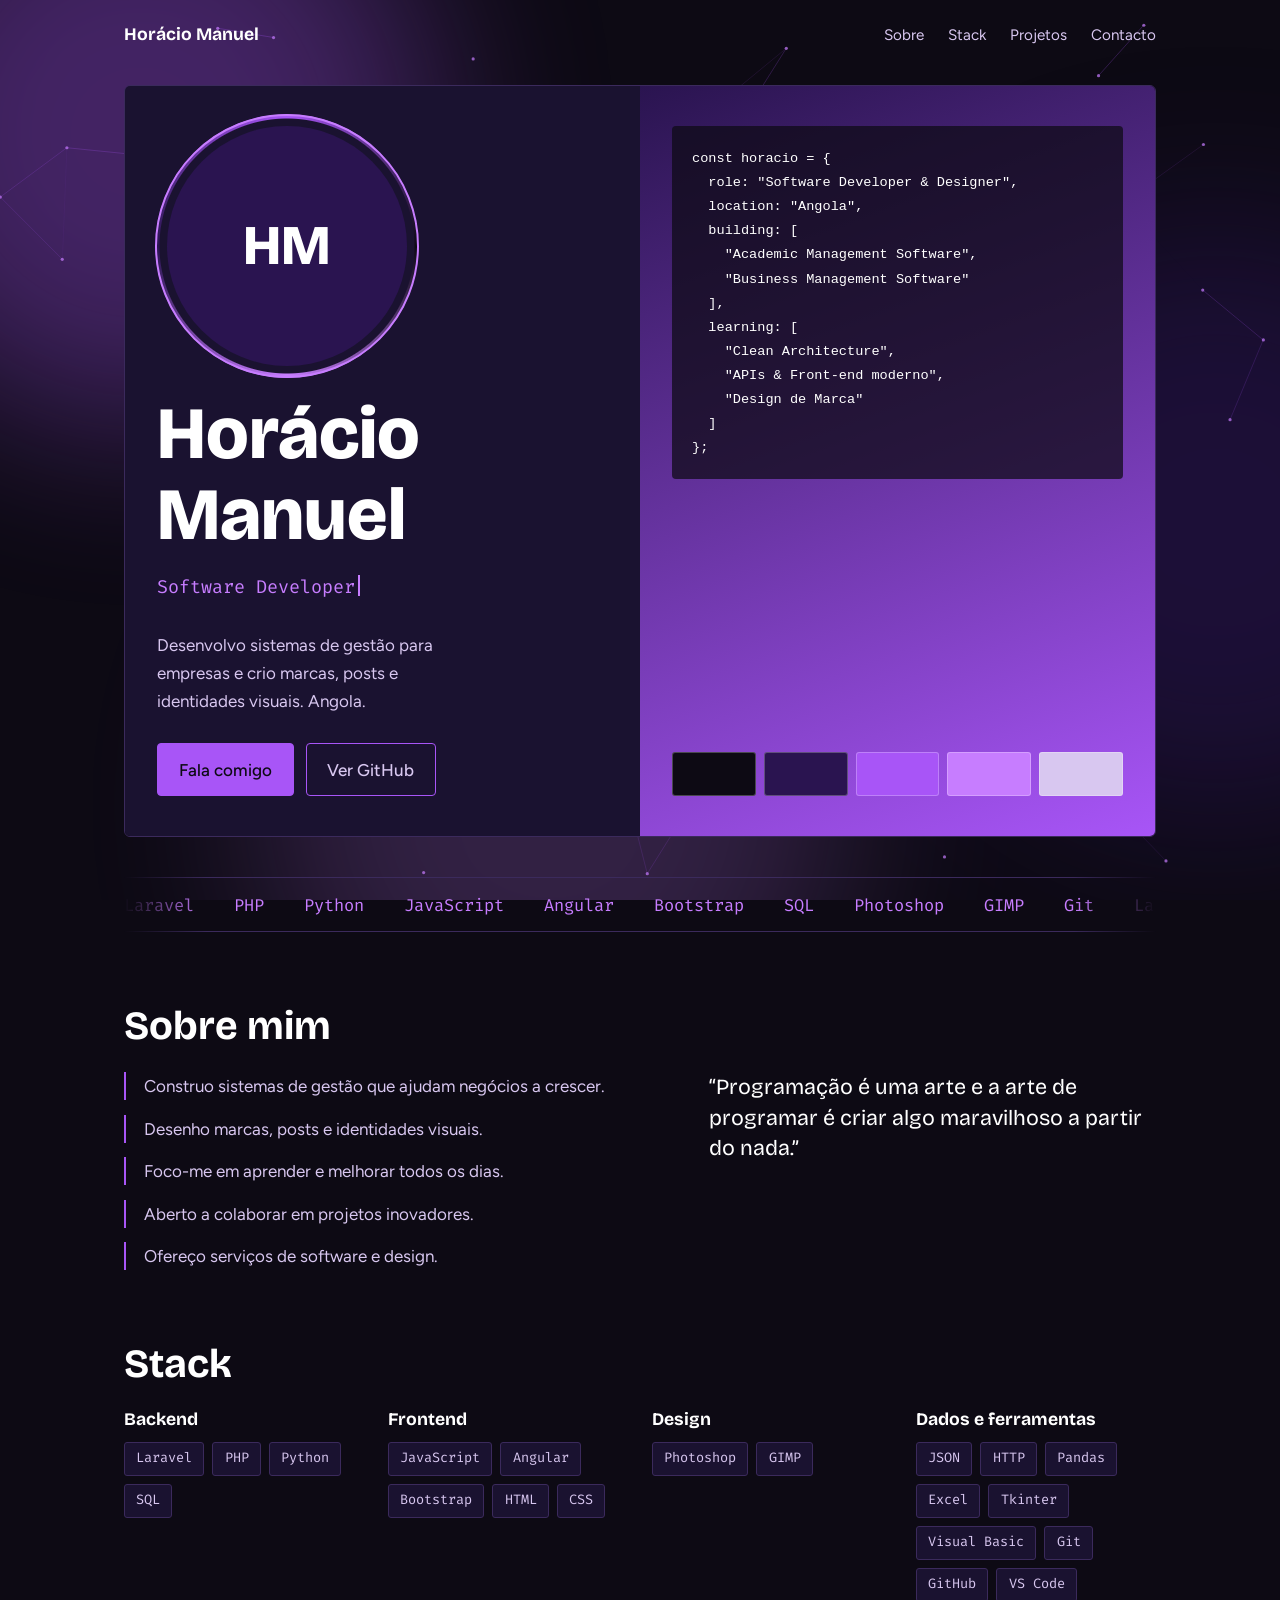
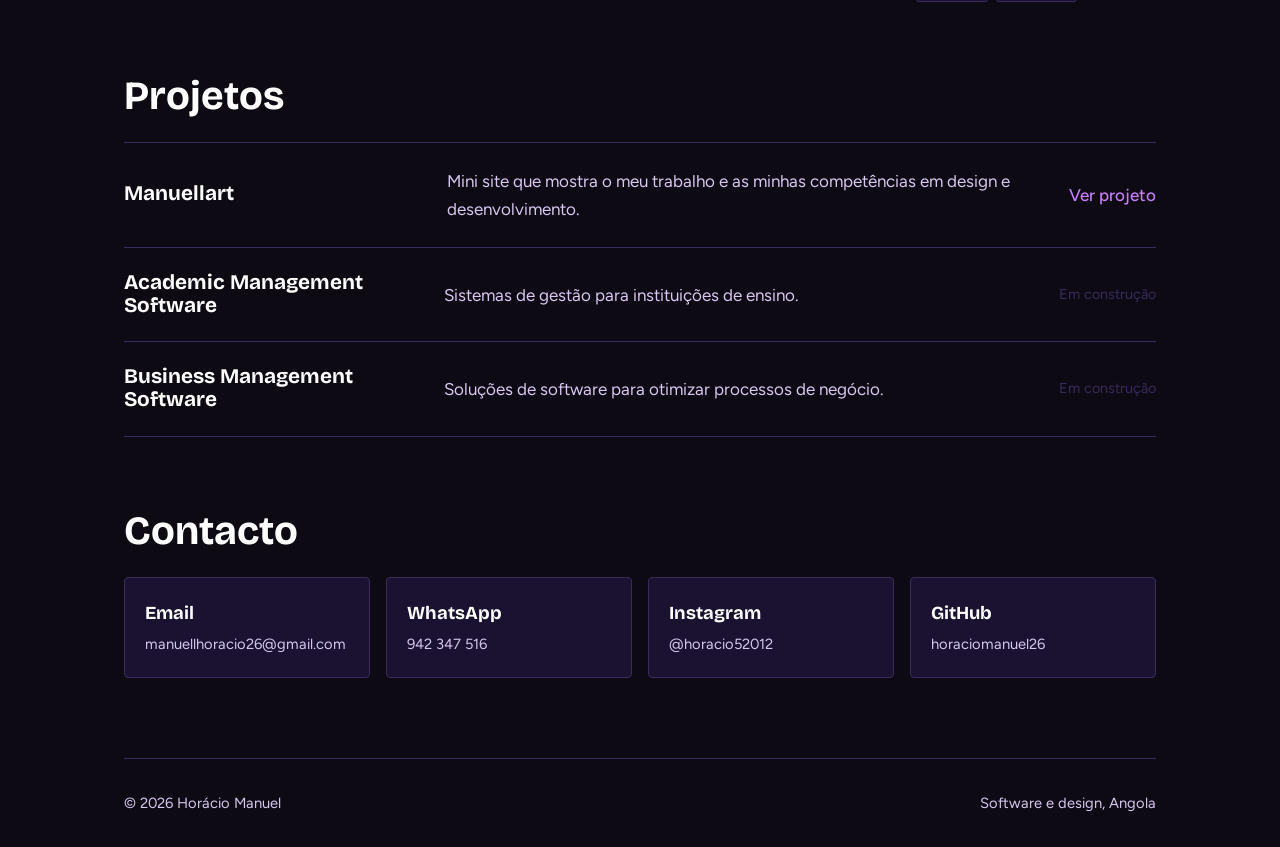
==== index.html @ c7d9a28f "criando a primeira pagina para o perfil" ====
<!DOCTYPE html>
<html lang="pt">

<head>
    <meta charset="UTF-8">
    <meta name="viewport" content="width=device-width, initial-scale=1">
    <title>Horácio Manuel – Software Developer e Designer</title>
    <meta name="description"
        content="Portfólio de Horácio Manuel: sistemas de gestão para empresas, Laravel e PHP, design gráfico e branding. Angola.">
    <link rel="preconnect" href="https://fonts.googleapis.com">
    <link rel="preconnect" href="https://fonts.gstatic.com" crossorigin>
    <link
        href="https://fonts.googleapis.com/css2?family=Bricolage+Grotesque:opsz,wght@12..96,500;12..96,800&family=Fira+Code:wght@400;500&family=Figtree:wght@400;500&display=swap"
        rel="stylesheet">
    <style>
        :root {
            --fundo: #0d0a14;
            --painel: #1a1230;
            --borda: #3b2a5c;
            --roxo: #a855f7;
            --lilas: #c77dff;
            --texto: #d8c7f0;
            --branco: #ffffff;
            color-scheme: dark;
        }

        * {
            box-sizing: border-box;
            margin: 0
        }

        html {
            scroll-behavior: smooth
        }

        body {
            background: var(--fundo);
            color: var(--texto);
            font-family: Figtree, system-ui, sans-serif;
            line-height: 1.65;
            font-size: 1.0625rem
        }

        a {
            color: inherit
        }

        :focus-visible {
            outline: 2px solid var(--lilas);
            outline-offset: 3px
        }

        .wrap {
            max-width: 1080px;
            margin: 0 auto;
            padding: 0 1.5rem
        }

        h1,
        h2,
        h3 {
            font-family: "Bricolage Grotesque", Figtree, sans-serif;
            color: var(--branco);
            line-height: 1.1
        }

        h2 {
            font-size: clamp(1.8rem, 4vw, 2.5rem);
            margin-bottom: 1.5rem
        }

        nav {
            display: flex;
            justify-content: space-between;
            align-items: center;
            padding: 1.25rem 0
        }

        nav strong {
            font-family: "Bricolage Grotesque", sans-serif;
            color: var(--branco);
            font-size: 1.1rem
        }

        nav ul {
            display: flex;
            gap: 1.5rem;
            list-style: none;
            padding: 0
        }

        nav a {
            text-decoration: none;
            font-size: .95rem
        }

        nav a:hover {
            color: var(--lilas)
        }

        /* Hero: duas metades, código e design */
        .hero {
            display: grid;
            grid-template-columns: 1fr 1fr;
            border: 1px solid var(--borda);
            border-radius: 6px;
            overflow: hidden;
            margin-top: 1rem
        }

        .hero-dev {
            background: var(--painel);
            padding: 2.5rem 2rem
        }

        .hero-dev h1 {
            font-size: clamp(2.6rem, 7vw, 4.6rem);
            font-weight: 800;
            margin-bottom: 1rem
        }

        .hero-dev p {
            max-width: 30ch;
            margin-bottom: 1.75rem
        }

        .botoes {
            display: flex;
            gap: .75rem;
            flex-wrap: wrap
        }

        .btn {
            display: inline-block;
            padding: .7rem 1.3rem;
            border-radius: 4px;
            text-decoration: none;
            font-weight: 500;
            border: 1px solid var(--roxo)
        }

        .btn.cheio {
            background: var(--roxo);
            color: var(--fundo)
        }

        .btn:hover {
            background: var(--lilas);
            border-color: var(--lilas);
            color: var(--fundo)
        }

        .hero-design {
            background: linear-gradient(160deg, #2a1450, #a855f7, #2a1450, #c77dff);
            padding: 2.5rem 2rem;
            display: flex;
            flex-direction: column;
            justify-content: space-between;
            gap: 2rem
        }

        pre {
            font-family: "Fira Code", monospace;
            font-size: .85rem;
            line-height: 1.7;
            color: var(--branco);
            background: rgba(13, 10, 20, .72);
            padding: 1.25rem;
            border-radius: 4px;
            overflow-x: auto
        }

        .amostras {
            display: flex;
            gap: .5rem
        }

        .amostras span {
            flex: 1;
            height: 44px;
            border-radius: 3px;
            border: 1px solid rgba(255, 255, 255, .25)
        }

        section {
            padding: 4.5rem 0 0
        }

        .sobre {
            display: grid;
            grid-template-columns: 1.2fr 1fr;
            gap: 3rem;
            align-items: start
        }

        .sobre ul {
            padding: 0;
            list-style: none;
            display: grid;
            gap: .9rem
        }

        .sobre li {
            padding-left: 1.1rem;
            border-left: 2px solid var(--roxo)
        }

        blockquote {
            font-family: "Bricolage Grotesque", sans-serif;
            font-size: 1.35rem;
            color: var(--branco);
            line-height: 1.4
        }

        .stack {
            display: grid;
            grid-template-columns: repeat(auto-fit, minmax(220px, 1fr));
            gap: 1.5rem
        }

        .stack h3 {
            font-size: 1.1rem;
            margin-bottom: .75rem
        }

        .chips {
            display: flex;
            flex-wrap: wrap;
            gap: .5rem;
            padding: 0;
            list-style: none
        }

        .chips li {
            font-family: "Fira Code", monospace;
            font-size: .85rem;
            padding: .3rem .7rem;
            border: 1px solid var(--borda);
            border-radius: 3px;
            background: var(--painel)
        }

        .projetos {
            display: grid;
            gap: 0;
            border-top: 1px solid var(--borda)
        }

        .projeto {
            display: grid;
            grid-template-columns: 1fr 2fr auto;
            gap: 1.5rem;
            align-items: center;
            padding: 1.5rem 0;
            border-bottom: 1px solid var(--borda)
        }

        .projeto h3 {
            font-size: 1.3rem
        }

        .projeto a {
            color: var(--lilas);
            text-decoration: none;
            font-weight: 500
        }

        .projeto a:hover {
            text-decoration: underline
        }

        .projeto .nota {
            color: var(--borda);
            font-size: .9rem
        }

        .contacto {
            display: grid;
            grid-template-columns: repeat(auto-fit, minmax(230px, 1fr));
            gap: 1rem
        }

        .contacto a {
            display: block;
            padding: 1.25rem;
            border: 1px solid var(--borda);
            border-radius: 4px;
            background: var(--painel);
            text-decoration: none
        }

        .contacto a:hover {
            border-color: var(--lilas)
        }

        .contacto b {
            display: block;
            color: var(--branco);
            font-family: "Bricolage Grotesque", sans-serif;
            font-size: 1.15rem
        }

        .contacto span {
            font-size: .92rem;
            overflow-wrap: anywhere
        }

        footer {
            margin-top: 5rem;
            padding: 2rem 0;
            border-top: 1px solid var(--borda);
            font-size: .92rem;
            display: flex;
            justify-content: space-between;
            flex-wrap: wrap;
            gap: .5rem
        }

        @media (max-width:760px) {
            nav ul {
                gap: 1rem
            }

            .hero,
            .sobre {
                grid-template-columns: 1fr
            }

            .projeto {
                grid-template-columns: 1fr;
                gap: .5rem
            }
        }

        /* Foto de perfil */
        .foto {
            position: relative;
            width: clamp(170px, 26vw, 240px);
            aspect-ratio: 1;
            border-radius: 50%;
            margin: 0 0 1.75rem 10px;
            display: grid;
            place-items: center;
            background: #2a1450;
            font-family: "Bricolage Grotesque", sans-serif;
            font-weight: 800;
            font-size: 3.5rem;
            color: #fff;
            animation: flutuar 5s ease-in-out infinite
        }

        .foto span {
            position: relative;
            z-index: 1
        }

        .foto img {
            position: absolute;
            inset: 0;
            width: 100%;
            height: 100%;
            object-fit: cover;
            border-radius: 50%;
            z-index: 2
        }

        .foto::before {
            content: "";
            position: absolute;
            inset: -12px;
            border-radius: 50%;
            background: conic-gradient(#a855f7, #0d0a14, #c77dff, #2a1450, #a855f7);
            -webkit-mask: radial-gradient(farthest-side, transparent calc(100% - 5px), #000 calc(100% - 4px));
            mask: radial-gradient(farthest-side, transparent calc(100% - 5px), #000 calc(100% - 4px));
            animation: gira 6s linear infinite
        }

        .foto::after {
            content: "";
            position: absolute;
            inset: -12px;
            border-radius: 50%;
            border: 2px solid var(--lilas);
            animation: pulso 3s ease-out infinite
        }

        /* Fundo animado */
        #fundo {
            position: fixed;
            inset: 0;
            width: 100%;
            height: 100%;
            z-index: -1;
            pointer-events: none
        }

        .aurora {
            position: fixed;
            inset: 0;
            z-index: -2;
            overflow: hidden;
            pointer-events: none
        }

        .aurora i {
            position: absolute;
            width: 46vmax;
            height: 46vmax;
            border-radius: 50%;
            filter: blur(90px);
            opacity: .35;
            animation: deriva 22s ease-in-out infinite alternate
        }

        .aurora i:nth-child(1) {
            background: #a855f7;
            top: -18%;
            left: -12%
        }

        .aurora i:nth-child(2) {
            background: #3a1a78;
            top: 25%;
            right: -18%;
            animation-duration: 26s
        }

        .aurora i:nth-child(3) {
            background: #c77dff;
            bottom: -22%;
            left: 20%;
            opacity: .2;
            animation-duration: 30s
        }

        @keyframes deriva {
            to {
                transform: translate(12vw, 10vh) scale(1.2)
            }
        }

        @keyframes gira {
            to {
                transform: rotate(360deg)
            }
        }

        @keyframes fluxo {

            0%,
            100% {
                background-position: 0 0
            }

            50% {
                background-position: 100% 100%
            }
        }

        @keyframes corre {
            to {
                transform: translateX(-50%)
            }
        }

        @keyframes pisca {
            50% {
                opacity: 0
            }
        }

        .hero-design {
            background-size: 300% 300%;
            animation: fluxo 10s ease infinite
        }

        .papel {
            font-family: "Fira Code", monospace;
            color: var(--lilas);
            font-size: 1.15rem;
            margin-bottom: 1rem;
            min-height: 1.7em
        }

        .cursor {
            display: inline-block;
            width: 2px;
            height: 1.1em;
            background: var(--lilas);
            margin-left: 3px;
            vertical-align: -.15em;
            animation: pisca 1s steps(1) infinite
        }

        .faixa {
            overflow: hidden;
            margin-top: 2.5rem;
            border-block: 1px solid var(--borda);
            padding: .8rem 0;
            -webkit-mask-image: linear-gradient(90deg, transparent, #000 8%, #000 92%, transparent);
            mask-image: linear-gradient(90deg, transparent, #000 8%, #000 92%, transparent)
        }

        .faixa div {
            display: flex;
            width: max-content;
            font-family: "Fira Code", monospace;
            color: var(--lilas);
            animation: corre 28s linear infinite
        }

        .faixa span {
            padding-right: 2.5rem;
            white-space: nowrap
        }

        /* Animações */
        @keyframes flutuar {
            50% {
                transform: translateY(-6px)
            }
        }

        @keyframes pulso {
            from {
                opacity: .8;
                transform: scale(.96)
            }

            to {
                opacity: 0;
                transform: scale(1.25)
            }
        }

        @keyframes entra {
            from {
                opacity: 0;
                transform: translateY(16px)
            }

            to {
                opacity: 1;
                transform: none
            }
        }

        .hero-dev>:not(.foto) {
            animation: entra .7s both
        }

        .hero-dev>:nth-child(2) {
            animation-delay: .1s
        }

        .hero-dev>:nth-child(3) {
            animation-delay: .25s
        }

        .hero-dev>:nth-child(4) {
            animation-delay: .4s
        }

        .hero-dev>:nth-child(5) {
            animation-delay: .55s
        }

        .amostras span {
            transition: flex .35s
        }

        .amostras span:hover {
            flex: 2.4
        }

        .chips li {
            transition: transform .2s, border-color .2s
        }

        .chips li:hover {
            transform: translateY(-3px);
            border-color: var(--lilas)
        }

        .contacto a {
            transition: transform .2s, border-color .2s
        }

        .contacto a:hover {
            transform: translateY(-4px)
        }

        .projeto {
            transition: padding-left .25s
        }

        .projeto:hover {
            padding-left: .75rem
        }

        .js .rev {
            opacity: 0;
            transform: translateY(20px);
            transition: opacity .6s, transform .6s
        }

        .js .rev.on {
            opacity: 1;
            transform: none
        }

        @media (prefers-reduced-motion:reduce) {
            html {
                scroll-behavior: auto
            }

            *,
            *::before,
            *::after {
                animation: none !important;
                transition: none !important
            }

            .js .rev {
                opacity: 1;
                transform: none
            }
        }
    </style>
</head>

<body>
    <div class="aurora" aria-hidden="true"><i></i><i></i><i></i></div>
    <canvas id="fundo" aria-hidden="true"></canvas>
    <div class="wrap">
        <nav>
            <strong>Horácio Manuel</strong>
            <ul>
                <li><a href="#sobre">Sobre</a></li>
                <li><a href="#stack">Stack</a></li>
                <li><a href="#projetos">Projetos</a></li>
                <li><a href="#contacto">Contacto</a></li>
            </ul>
        </nav>

        <header class="hero">
            <div class="hero-dev">
                <div class="foto"><span>HM</span><img src="assets/foto.jpg" alt="Foto de Horácio Manuel"
                        onerror="this.remove()"></div>
                <h1>Horácio Manuel</h1>
                <p class="papel"><span id="papel"></span><i class="cursor"></i></p>
                <p>Desenvolvo sistemas de gestão para empresas e crio marcas, posts e identidades visuais. Angola.</p>
                <div class="botoes">
                    <a class="btn cheio" href="#contacto">Fala comigo</a>
                    <a class="btn" href="https://github.com/horaciomanuel26">Ver GitHub</a>
                </div>
            </div>
            <div class="hero-design">
                <pre><code>const horacio = {
  role: "Software Developer & Designer",
  location: "Angola",
  building: [
    "Academic Management Software",
    "Business Management Software"
  ],
  learning: [
    "Clean Architecture",
    "APIs & Front-end moderno",
    "Design de Marca"
  ]
};</code></pre>
                <div class="amostras" aria-hidden="true">
                    <span style="background:#0d0a14"></span>
                    <span style="background:#2a1450"></span>
                    <span style="background:#a855f7"></span>
                    <span style="background:#c77dff"></span>
                    <span style="background:#d8c7f0"></span>
                </div>
            </div>
        </header>

        <div class="faixa" aria-hidden="true">
            <div>
                <span>Laravel</span><span>PHP</span><span>Python</span><span>JavaScript</span><span>Angular</span><span>Bootstrap</span><span>SQL</span><span>Photoshop</span><span>GIMP</span><span>Git</span>
                <span>Laravel</span><span>PHP</span><span>Python</span><span>JavaScript</span><span>Angular</span><span>Bootstrap</span><span>SQL</span><span>Photoshop</span><span>GIMP</span><span>Git</span>
            </div>
        </div>

        <section id="sobre">
            <h2>Sobre mim</h2>
            <div class="sobre">
                <ul>
                    <li>Construo sistemas de gestão que ajudam negócios a crescer.</li>
                    <li>Desenho marcas, posts e identidades visuais.</li>
                    <li>Foco-me em aprender e melhorar todos os dias.</li>
                    <li>Aberto a colaborar em projetos inovadores.</li>
                    <li>Ofereço serviços de software e design.</li>
                </ul>
                <blockquote>“Programação é uma arte e a arte de programar é criar algo maravilhoso a partir do nada.”
                </blockquote>
            </div>
        </section>

        <section id="stack">
            <h2>Stack</h2>
            <div class="stack">
                <div>
                    <h3>Backend</h3>
                    <ul class="chips">
                        <li>Laravel</li>
                        <li>PHP</li>
                        <li>Python</li>
                        <li>SQL</li>
                    </ul>
                </div>
                <div>
                    <h3>Frontend</h3>
                    <ul class="chips">
                        <li>JavaScript</li>
                        <li>Angular</li>
                        <li>Bootstrap</li>
                        <li>HTML</li>
                        <li>CSS</li>
                    </ul>
                </div>
                <div>
                    <h3>Design</h3>
                    <ul class="chips">
                        <li>Photoshop</li>
                        <li>GIMP</li>
                    </ul>
                </div>
                <div>
                    <h3>Dados e ferramentas</h3>
                    <ul class="chips">
                        <li>JSON</li>
                        <li>HTTP</li>
                        <li>Pandas</li>
                        <li>Excel</li>
                        <li>Tkinter</li>
                        <li>Visual Basic</li>
                        <li>Git</li>
                        <li>GitHub</li>
                        <li>VS Code</li>
                    </ul>
                </div>
            </div>
        </section>

        <section id="projetos">
            <h2>Projetos</h2>
            <div class="projetos">
                <article class="projeto">
                    <h3>Manuellart</h3>
                    <p>Mini site que mostra o meu trabalho e as minhas competências em design e desenvolvimento.</p>
                    <a href="https://github.com/horaciomanuel26/Manuellart">Ver projeto</a>
                </article>
                <article class="projeto">
                    <h3>Academic Management Software</h3>
                    <p>Sistemas de gestão para instituições de ensino.</p>
                    <span class="nota">Em construção</span>
                </article>
                <article class="projeto">
                    <h3>Business Management Software</h3>
                    <p>Soluções de software para otimizar processos de negócio.</p>
                    <span class="nota">Em construção</span>
                </article>
            </div>
        </section>

        <section id="contacto">
            <h2>Contacto</h2>
            <div class="contacto">
                <a href="mailto:manuellhoracio26@gmail.com"><b>Email</b><span>manuellhoracio26@gmail.com</span></a>
                <a href="https://wa.me/244942347516"><b>WhatsApp</b><span>942 347 516</span></a>
                <a href="https://www.instagram.com/horacio52012/"><b>Instagram</b><span>@horacio52012</span></a>
                <a href="https://github.com/horaciomanuel26"><b>GitHub</b><span>horaciomanuel26</span></a>
            </div>
        </section>

        <footer>
            <span>© 2026 Horácio Manuel</span>
            <span>Software e design, Angola</span>
        </footer>
    </div>
    <script>
        (function () {
            var itens = document.querySelectorAll('section h2, .sobre>*, .stack>div, .projeto, .contacto a');
            if (!('IntersectionObserver' in window) || !itens.length) return;
            document.documentElement.classList.add('js');
            var obs = new IntersectionObserver(function (entradas) {
                entradas.forEach(function (e) {
                    if (e.isIntersecting) { e.target.classList.add('on'); obs.unobserve(e.target); }
                });
            }, { threshold: .15 });
            itens.forEach(function (el, i) {
                el.classList.add('rev');
                el.style.transitionDelay = ((i % 4) * 80) + 'ms';
                obs.observe(el);
            });
        })();
    </script>
    <script>
        (function () {
            var reduz = matchMedia('(prefers-reduced-motion:reduce)').matches;

            // Fundo de partículas ligadas
            var c = document.getElementById('fundo');
            if (c) {
                var x = c.getContext('2d'), w, h, p = [];
                var tam = function () {
                    w = c.width = innerWidth; h = c.height = innerHeight;
                    var n = Math.min(70, Math.floor(w * h / 22000)); p = [];
                    for (var i = 0; i < n; i++)p.push({ x: Math.random() * w, y: Math.random() * h, vx: (Math.random() - .5) * .35, vy: (Math.random() - .5) * .35 });
                };
                var desenha = function () {
                    x.clearRect(0, 0, w, h);
                    for (var i = 0; i < p.length; i++) {
                        var a = p[i];
                        if (!reduz) { a.x += a.vx; a.y += a.vy; if (a.x < 0 || a.x > w) a.vx *= -1; if (a.y < 0 || a.y > h) a.vy *= -1; }
                        x.fillStyle = 'rgba(199,125,255,.7)'; x.beginPath(); x.arc(a.x, a.y, 1.6, 0, 6.283); x.fill();
                        for (var j = i + 1; j < p.length; j++) {
                            var b = p[j], dx = a.x - b.x, dy = a.y - b.y, d = dx * dx + dy * dy;
                            if (d < 14400) { x.strokeStyle = 'rgba(168,85,247,' + (.35 * (1 - d / 14400)) + ')'; x.beginPath(); x.moveTo(a.x, a.y); x.lineTo(b.x, b.y); x.stroke(); }
                        }
                    }
                    if (!reduz) requestAnimationFrame(desenha);
                };
                addEventListener('resize', tam); tam(); desenha();
            }

            // Texto a escrever sob o nome
            var el = document.getElementById('papel');
            if (el) {
                var t = ["Software Developer", "Designer Gráfico", "Sistemas de Gestão", "Laravel & PHP"], i = 0, j = 0, del = false;
                if (reduz) { el.textContent = t[0]; return; }
                var f = function () {
                    var s = t[i]; j += del ? -1 : 1; el.textContent = s.slice(0, j);
                    var d = del ? 40 : 80;
                    if (!del && j === s.length) { del = true; d = 1400; }
                    else if (del && j === 0) { del = false; i = (i + 1) % t.length; d = 300; }
                    setTimeout(f, d);
                };
                f();
            }
        })();
    </script>
</body>

</html>
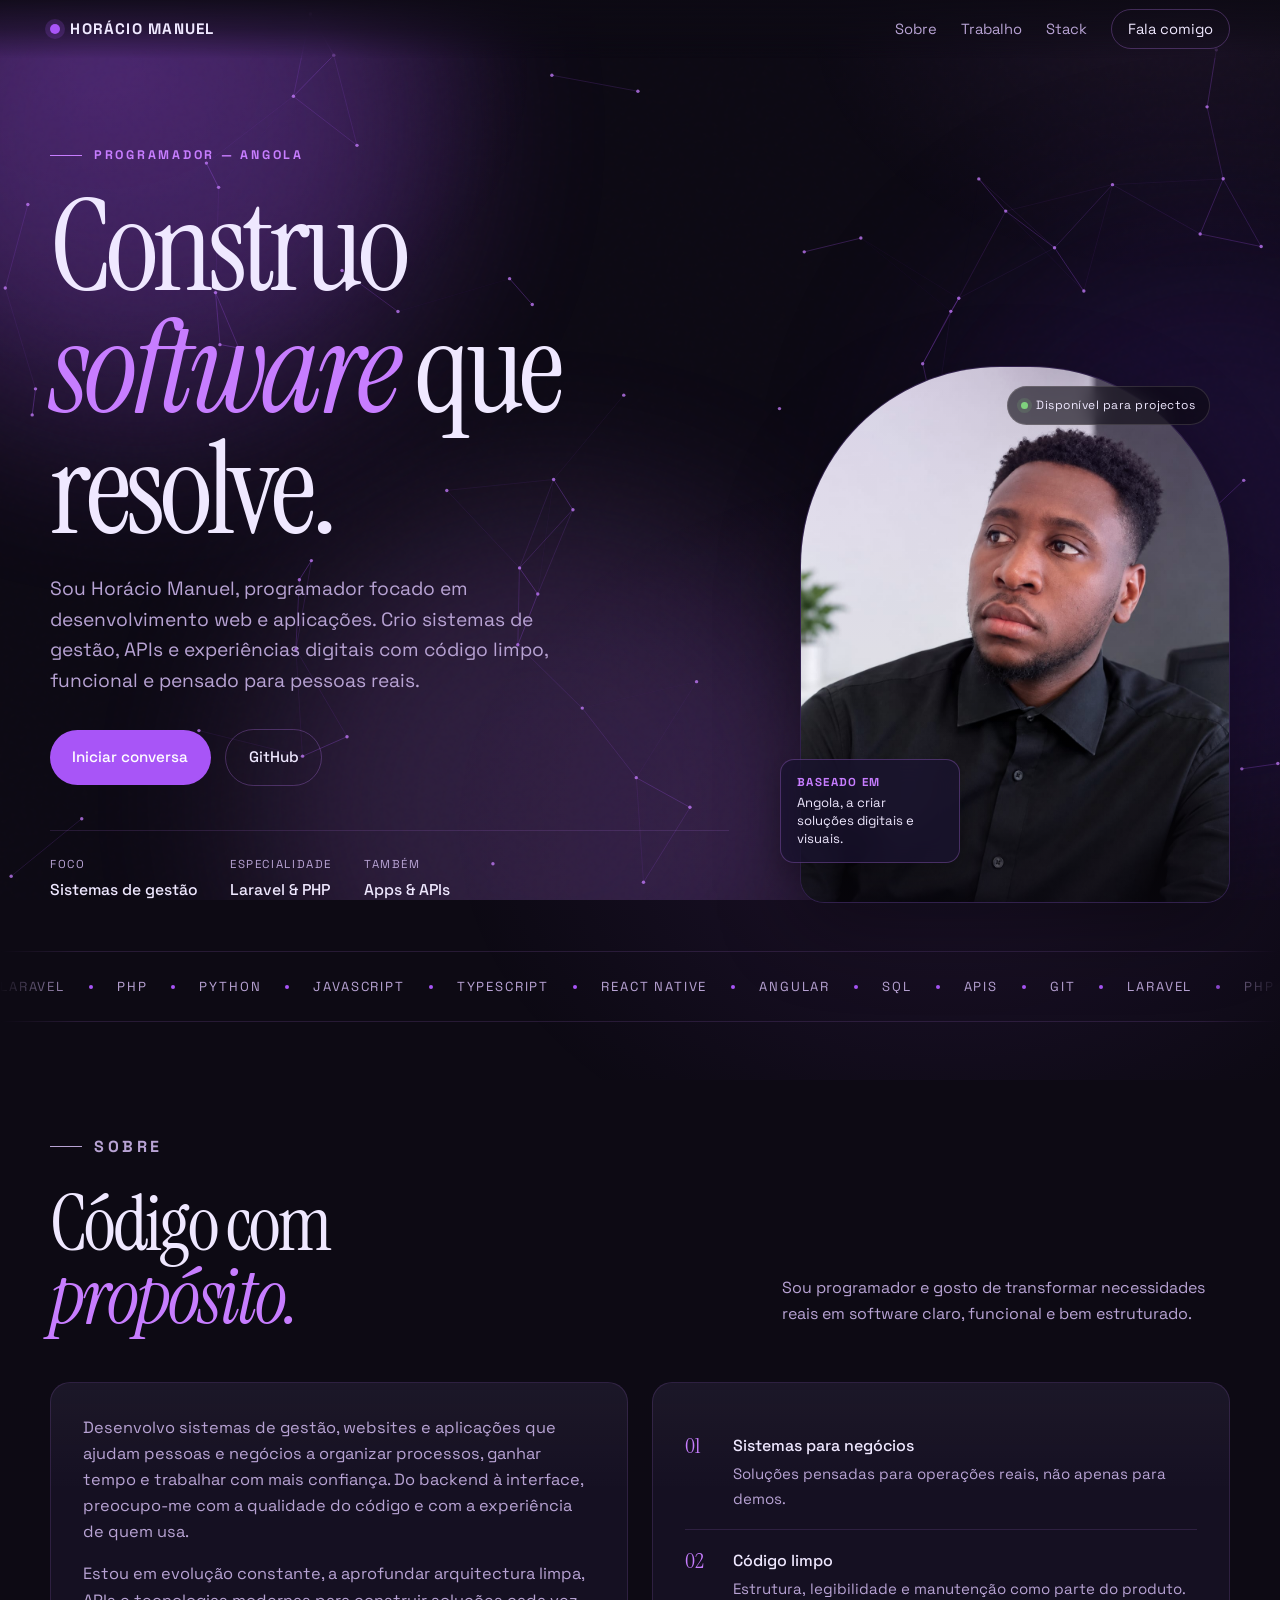
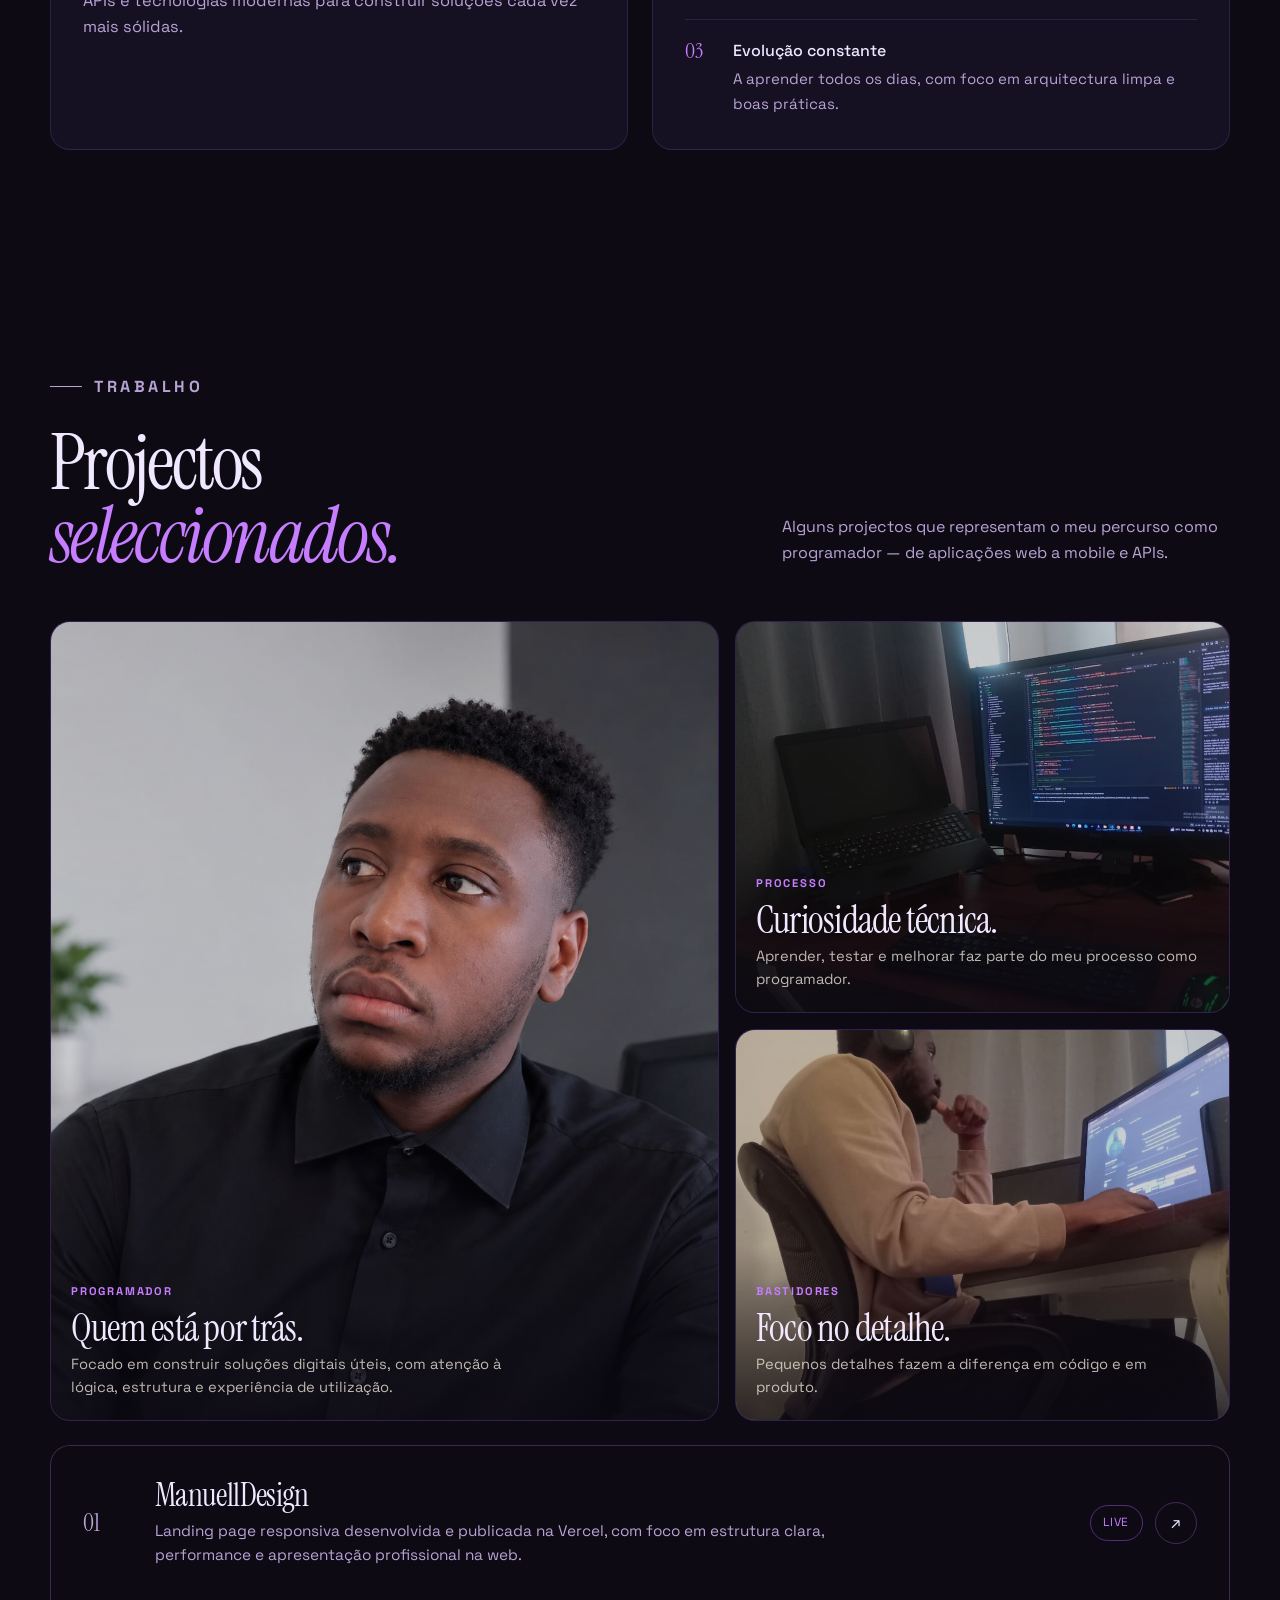
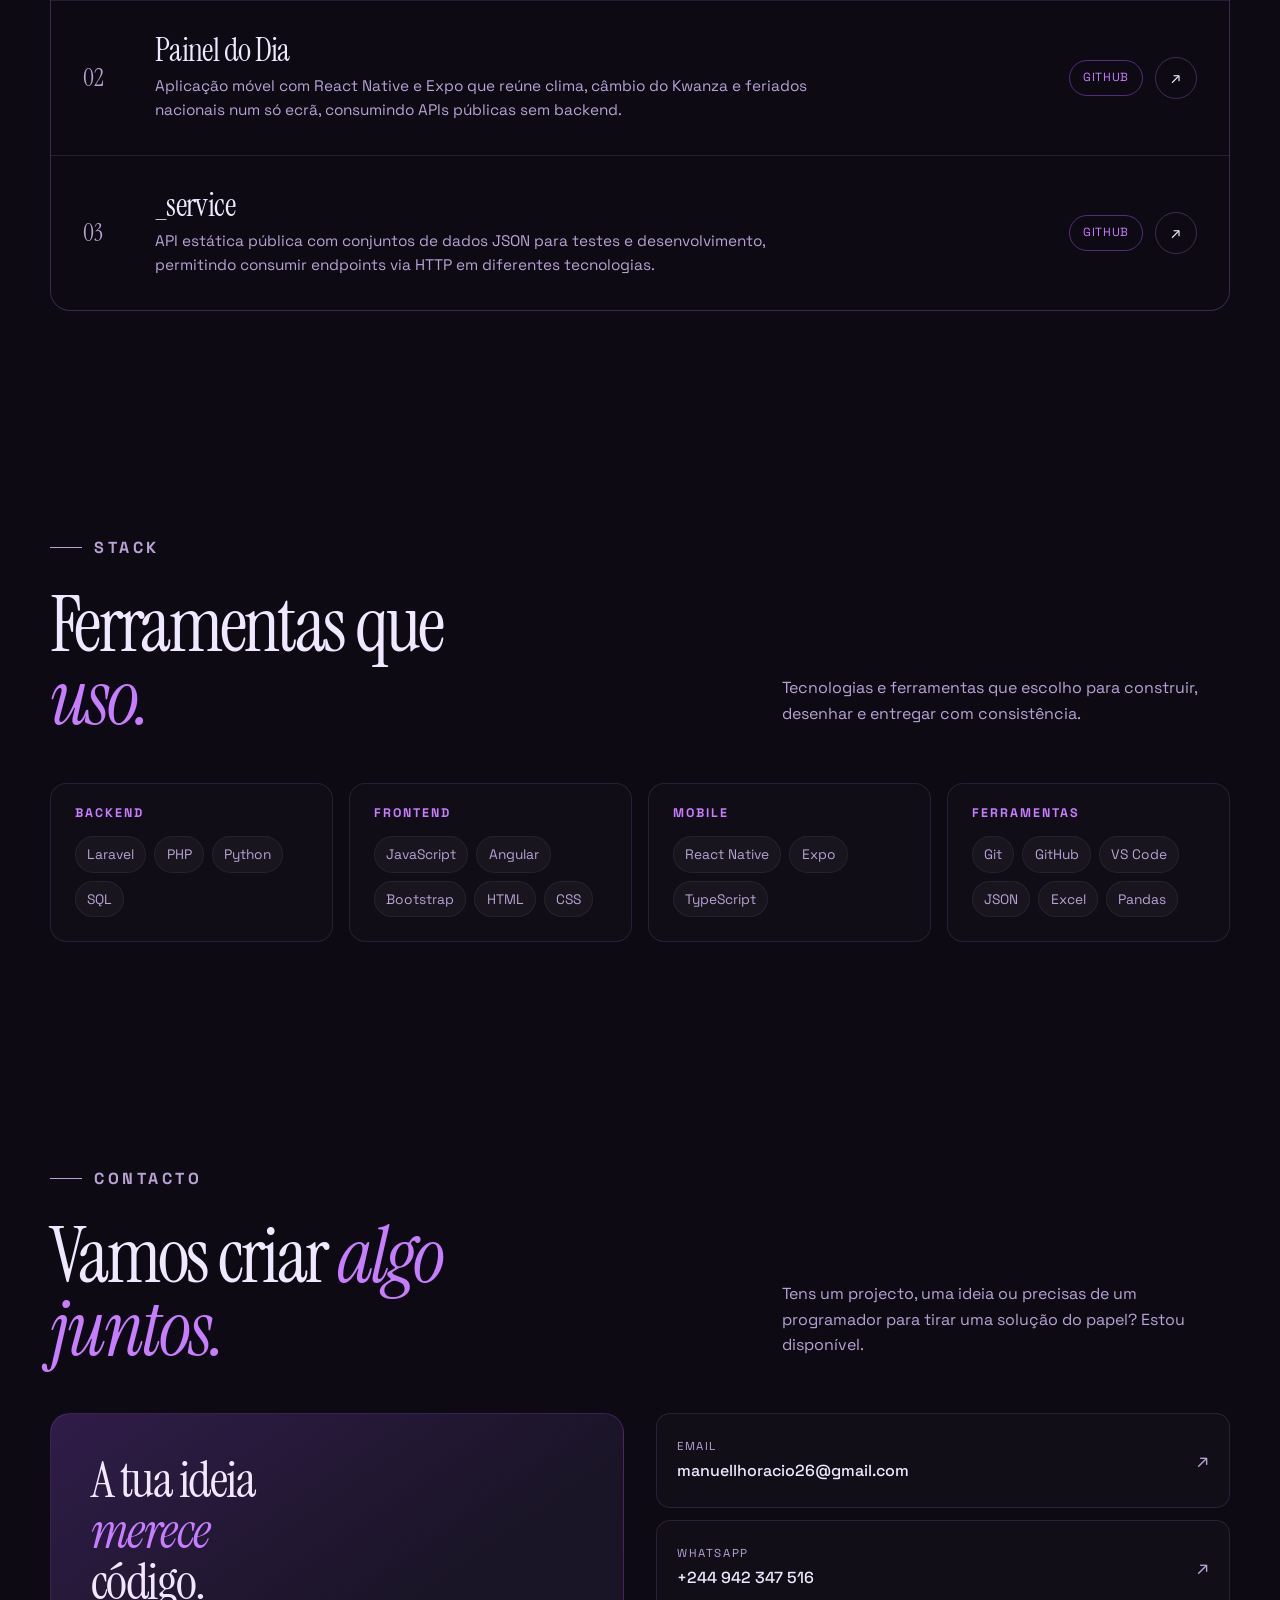
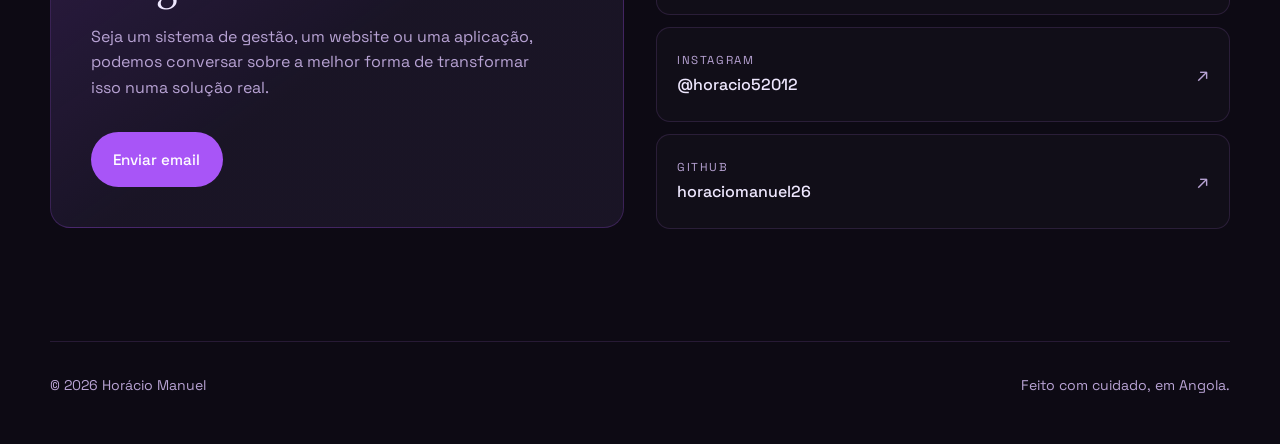
==== commit f829ebc4: "atualizar app" ====
--- a/index.html
+++ b/index.html
@@ -4,402 +4,108 @@
 <head>
     <meta charset="UTF-8">
     <meta name="viewport" content="width=device-width, initial-scale=1">
-    <title>Horácio Manuel – Software Developer e Designer</title>
+    <title>Horácio Manuel — Programador</title>
     <meta name="description"
-        content="Portfólio de Horácio Manuel: sistemas de gestão para empresas, Laravel e PHP, design gráfico e branding. Angola.">
+        content="Portfólio de Horácio Manuel, programador em Angola. Desenvolvimento web, sistemas de gestão, Laravel, PHP, JavaScript e aplicações mobile.">
     <link rel="preconnect" href="https://fonts.googleapis.com">
     <link rel="preconnect" href="https://fonts.gstatic.com" crossorigin>
     <link
-        href="https://fonts.googleapis.com/css2?family=Bricolage+Grotesque:opsz,wght@12..96,500;12..96,800&family=Fira+Code:wght@400;500&family=Figtree:wght@400;500&display=swap"
+        href="https://fonts.googleapis.com/css2?family=Instrument+Serif:ital@0;1&family=Space+Grotesk:wght@400;500;700&display=swap"
         rel="stylesheet">
     <style>
         :root {
-            --fundo: #0d0a14;
-            --painel: #1a1230;
-            --borda: #3b2a5c;
-            --roxo: #a855f7;
-            --lilas: #c77dff;
-            --texto: #d8c7f0;
-            --branco: #ffffff;
+            --bg: #0d0a14;
+            --bg-soft: #151022;
+            --surface: #1a1230;
+            --line: rgba(199, 125, 255, 0.14);
+            --line-strong: rgba(199, 125, 255, 0.28);
+            --text: #efe8ff;
+            --muted: #b8a3d4;
+            --accent: #a855f7;
+            --accent-soft: #c77dff;
+            --shadow: 0 24px 80px rgba(0, 0, 0, .35);
+            --radius: 20px;
             color-scheme: dark;
         }
 
-        * {
+        *,
+        *::before,
+        *::after {
             box-sizing: border-box;
-            margin: 0
+            margin: 0;
+            padding: 0;
         }
 
         html {
-            scroll-behavior: smooth
+            scroll-behavior: smooth;
         }
 
         body {
-            background: var(--fundo);
-            color: var(--texto);
-            font-family: Figtree, system-ui, sans-serif;
-            line-height: 1.65;
-            font-size: 1.0625rem
+            background: var(--bg);
+            color: var(--text);
+            font-family: "Space Grotesk", system-ui, sans-serif;
+            line-height: 1.6;
+            overflow-x: hidden;
+        }
+
+        img {
+            max-width: 100%;
+            display: block;
+            height: auto;
         }
 
         a {
-            color: inherit
+            color: inherit;
+        }
+
+        button {
+            font: inherit;
+            color: inherit;
+            background: none;
+            border: none;
         }
 
         :focus-visible {
-            outline: 2px solid var(--lilas);
-            outline-offset: 3px
-        }
-
-        .wrap {
-            max-width: 1080px;
-            margin: 0 auto;
-            padding: 0 1.5rem
-        }
-
-        h1,
-        h2,
-        h3 {
-            font-family: "Bricolage Grotesque", Figtree, sans-serif;
-            color: var(--branco);
-            line-height: 1.1
-        }
-
-        h2 {
-            font-size: clamp(1.8rem, 4vw, 2.5rem);
-            margin-bottom: 1.5rem
-        }
-
-        nav {
-            display: flex;
-            justify-content: space-between;
-            align-items: center;
-            padding: 1.25rem 0
-        }
-
-        nav strong {
-            font-family: "Bricolage Grotesque", sans-serif;
-            color: var(--branco);
-            font-size: 1.1rem
-        }
-
-        nav ul {
-            display: flex;
-            gap: 1.5rem;
-            list-style: none;
-            padding: 0
-        }
-
-        nav a {
-            text-decoration: none;
-            font-size: .95rem
-        }
-
-        nav a:hover {
-            color: var(--lilas)
-        }
-
-        /* Hero: duas metades, código e design */
-        .hero {
-            display: grid;
-            grid-template-columns: 1fr 1fr;
-            border: 1px solid var(--borda);
-            border-radius: 6px;
-            overflow: hidden;
-            margin-top: 1rem
-        }
-
-        .hero-dev {
-            background: var(--painel);
-            padding: 2.5rem 2rem
-        }
-
-        .hero-dev h1 {
-            font-size: clamp(2.6rem, 7vw, 4.6rem);
-            font-weight: 800;
-            margin-bottom: 1rem
-        }
-
-        .hero-dev p {
-            max-width: 30ch;
-            margin-bottom: 1.75rem
-        }
-
-        .botoes {
-            display: flex;
-            gap: .75rem;
-            flex-wrap: wrap
-        }
-
-        .btn {
-            display: inline-block;
-            padding: .7rem 1.3rem;
-            border-radius: 4px;
-            text-decoration: none;
-            font-weight: 500;
-            border: 1px solid var(--roxo)
-        }
-
-        .btn.cheio {
-            background: var(--roxo);
-            color: var(--fundo)
-        }
-
-        .btn:hover {
-            background: var(--lilas);
-            border-color: var(--lilas);
-            color: var(--fundo)
-        }
-
-        .hero-design {
-            background: linear-gradient(160deg, #2a1450, #a855f7, #2a1450, #c77dff);
-            padding: 2.5rem 2rem;
-            display: flex;
-            flex-direction: column;
-            justify-content: space-between;
-            gap: 2rem
-        }
-
-        pre {
-            font-family: "Fira Code", monospace;
-            font-size: .85rem;
-            line-height: 1.7;
-            color: var(--branco);
-            background: rgba(13, 10, 20, .72);
-            padding: 1.25rem;
-            border-radius: 4px;
-            overflow-x: auto
-        }
-
-        .amostras {
-            display: flex;
-            gap: .5rem
-        }
-
-        .amostras span {
-            flex: 1;
-            height: 44px;
-            border-radius: 3px;
-            border: 1px solid rgba(255, 255, 255, .25)
-        }
-
-        section {
-            padding: 4.5rem 0 0
-        }
-
-        .sobre {
-            display: grid;
-            grid-template-columns: 1.2fr 1fr;
-            gap: 3rem;
-            align-items: start
-        }
-
-        .sobre ul {
-            padding: 0;
-            list-style: none;
-            display: grid;
-            gap: .9rem
-        }
-
-        .sobre li {
-            padding-left: 1.1rem;
-            border-left: 2px solid var(--roxo)
-        }
-
-        blockquote {
-            font-family: "Bricolage Grotesque", sans-serif;
-            font-size: 1.35rem;
-            color: var(--branco);
-            line-height: 1.4
-        }
-
-        .stack {
-            display: grid;
-            grid-template-columns: repeat(auto-fit, minmax(220px, 1fr));
-            gap: 1.5rem
-        }
-
-        .stack h3 {
-            font-size: 1.1rem;
-            margin-bottom: .75rem
-        }
-
-        .chips {
-            display: flex;
-            flex-wrap: wrap;
-            gap: .5rem;
-            padding: 0;
-            list-style: none
-        }
-
-        .chips li {
-            font-family: "Fira Code", monospace;
-            font-size: .85rem;
-            padding: .3rem .7rem;
-            border: 1px solid var(--borda);
-            border-radius: 3px;
-            background: var(--painel)
-        }
-
-        .projetos {
-            display: grid;
-            gap: 0;
-            border-top: 1px solid var(--borda)
-        }
-
-        .projeto {
-            display: grid;
-            grid-template-columns: 1fr 2fr auto;
-            gap: 1.5rem;
-            align-items: center;
-            padding: 1.5rem 0;
-            border-bottom: 1px solid var(--borda)
-        }
-
-        .projeto h3 {
-            font-size: 1.3rem
-        }
-
-        .projeto a {
-            color: var(--lilas);
-            text-decoration: none;
-            font-weight: 500
-        }
-
-        .projeto a:hover {
-            text-decoration: underline
-        }
-
-        .projeto .nota {
-            color: var(--borda);
-            font-size: .9rem
-        }
-
-        .contacto {
-            display: grid;
-            grid-template-columns: repeat(auto-fit, minmax(230px, 1fr));
-            gap: 1rem
-        }
-
-        .contacto a {
-            display: block;
-            padding: 1.25rem;
-            border: 1px solid var(--borda);
-            border-radius: 4px;
-            background: var(--painel);
-            text-decoration: none
-        }
-
-        .contacto a:hover {
-            border-color: var(--lilas)
-        }
-
-        .contacto b {
-            display: block;
-            color: var(--branco);
-            font-family: "Bricolage Grotesque", sans-serif;
-            font-size: 1.15rem
-        }
-
-        .contacto span {
-            font-size: .92rem;
-            overflow-wrap: anywhere
-        }
-
-        footer {
-            margin-top: 5rem;
-            padding: 2rem 0;
-            border-top: 1px solid var(--borda);
-            font-size: .92rem;
-            display: flex;
-            justify-content: space-between;
-            flex-wrap: wrap;
-            gap: .5rem
-        }
-
-        @media (max-width:760px) {
-            nav ul {
-                gap: 1rem
-            }
-
-            .hero,
-            .sobre {
-                grid-template-columns: 1fr
-            }
-
-            .projeto {
-                grid-template-columns: 1fr;
-                gap: .5rem
-            }
-        }
-
-        /* Foto de perfil */
-        .foto {
-            position: relative;
-            width: clamp(170px, 26vw, 240px);
-            aspect-ratio: 1;
-            border-radius: 50%;
-            margin: 0 0 1.75rem 10px;
-            display: grid;
-            place-items: center;
-            background: #2a1450;
-            font-family: "Bricolage Grotesque", sans-serif;
-            font-weight: 800;
-            font-size: 3.5rem;
-            color: #fff;
-            animation: flutuar 5s ease-in-out infinite
-        }
-
-        .foto span {
-            position: relative;
-            z-index: 1
-        }
-
-        .foto img {
-            position: absolute;
+            outline: 2px solid var(--accent);
+            outline-offset: 4px;
+        }
+
+        .noise {
+            position: fixed;
             inset: 0;
-            width: 100%;
-            height: 100%;
-            object-fit: cover;
-            border-radius: 50%;
-            z-index: 2
-        }
-
-        .foto::before {
-            content: "";
-            position: absolute;
-            inset: -12px;
-            border-radius: 50%;
-            background: conic-gradient(#a855f7, #0d0a14, #c77dff, #2a1450, #a855f7);
-            -webkit-mask: radial-gradient(farthest-side, transparent calc(100% - 5px), #000 calc(100% - 4px));
-            mask: radial-gradient(farthest-side, transparent calc(100% - 5px), #000 calc(100% - 4px));
-            animation: gira 6s linear infinite
-        }
-
-        .foto::after {
-            content: "";
-            position: absolute;
-            inset: -12px;
-            border-radius: 50%;
-            border: 2px solid var(--lilas);
-            animation: pulso 3s ease-out infinite
-        }
-
-        /* Fundo animado */
+            pointer-events: none;
+            z-index: 1;
+            opacity: .045;
+            mix-blend-mode: soft-light;
+            background-image: url("data:image/svg+xml,%3Csvg viewBox='0 0 200 200' xmlns='http://www.w3.org/2000/svg'%3E%3Cfilter id='n'%3E%3CfeTurbulence type='fractalNoise' baseFrequency='0.8' numOctaves='4' stitchTiles='stitch'/%3E%3C/filter%3E%3Crect width='100%25' height='100%25' filter='url(%23n)'/%3E%3C/svg%3E");
+        }
+
+        .ambient {
+            position: fixed;
+            inset: -20vh -10vw;
+            pointer-events: none;
+            z-index: 0;
+            background:
+                radial-gradient(ellipse 40% 35% at 15% 20%, rgba(168, 85, 247, .16), transparent 70%),
+                radial-gradient(ellipse 35% 30% at 85% 15%, rgba(199, 125, 255, .08), transparent 70%),
+                radial-gradient(ellipse 45% 40% at 70% 80%, rgba(168, 85, 247, .1), transparent 72%);
+        }
+
         #fundo {
             position: fixed;
             inset: 0;
             width: 100%;
             height: 100%;
-            z-index: -1;
-            pointer-events: none
+            z-index: 0;
+            pointer-events: none;
         }
 
         .aurora {
             position: fixed;
             inset: 0;
-            z-index: -2;
+            z-index: 0;
             overflow: hidden;
-            pointer-events: none
+            pointer-events: none;
         }
 
         .aurora i {
@@ -408,441 +114,1336 @@
             height: 46vmax;
             border-radius: 50%;
             filter: blur(90px);
-            opacity: .35;
-            animation: deriva 22s ease-in-out infinite alternate
+            opacity: .28;
+            animation: deriva 22s ease-in-out infinite alternate;
         }
 
         .aurora i:nth-child(1) {
             background: #a855f7;
             top: -18%;
-            left: -12%
+            left: -12%;
         }
 
         .aurora i:nth-child(2) {
             background: #3a1a78;
             top: 25%;
             right: -18%;
-            animation-duration: 26s
+            animation-duration: 26s;
         }
 
         .aurora i:nth-child(3) {
             background: #c77dff;
             bottom: -22%;
             left: 20%;
-            opacity: .2;
-            animation-duration: 30s
+            opacity: .18;
+            animation-duration: 30s;
         }
 
         @keyframes deriva {
             to {
-                transform: translate(12vw, 10vh) scale(1.2)
-            }
-        }
-
-        @keyframes gira {
+                transform: translate(12vw, 10vh) scale(1.2);
+            }
+        }
+
+        .wrap {
+            width: min(1180px, calc(100% - 2.5rem));
+            margin: 0 auto;
+            position: relative;
+            z-index: 2;
+        }
+
+        /* NAV */
+        .nav {
+            position: sticky;
+            top: 0;
+            z-index: 20;
+            padding: 1rem 0;
+            backdrop-filter: blur(14px);
+            -webkit-backdrop-filter: blur(14px);
+            background: linear-gradient(to bottom, rgba(13, 10, 20, .88), rgba(13, 10, 20, .55), transparent);
+        }
+
+        .nav-inner {
+            width: min(1180px, calc(100% - 2.5rem));
+            margin: 0 auto;
+            display: flex;
+            align-items: center;
+            justify-content: space-between;
+            gap: 1rem;
+        }
+
+        .brand {
+            text-decoration: none;
+            font-size: .95rem;
+            font-weight: 700;
+            letter-spacing: .08em;
+            text-transform: uppercase;
+            display: flex;
+            align-items: center;
+            gap: .65rem;
+        }
+
+        .brand::before {
+            content: "";
+            width: 10px;
+            height: 10px;
+            border-radius: 50%;
+            background: var(--accent);
+            box-shadow: 0 0 0 5px rgba(168, 85, 247, .18);
+        }
+
+        .nav-links {
+            display: flex;
+            gap: 1.5rem;
+            list-style: none;
+            align-items: center;
+        }
+
+        .nav-links a {
+            text-decoration: none;
+            font-size: .92rem;
+            color: var(--muted);
+            transition: color .25s ease;
+        }
+
+        .nav-links a:hover,
+        .nav-links a:focus-visible {
+            color: var(--text);
+        }
+
+        .nav-cta {
+            padding: .65rem 1rem;
+            border: 1px solid var(--line-strong);
+            border-radius: 999px;
+            color: var(--text) !important;
+        }
+
+        .nav-cta:hover {
+            border-color: var(--accent);
+            color: var(--accent-soft) !important;
+        }
+
+        /* TYPE */
+        .eyebrow {
+            font-size: .78rem;
+            font-weight: 700;
+            letter-spacing: .22em;
+            text-transform: uppercase;
+            color: var(--accent-soft);
+            display: flex;
+            align-items: center;
+            gap: .75rem;
+            margin-bottom: 1.25rem;
+        }
+
+        .eyebrow::before {
+            content: "";
+            width: 32px;
+            height: 1px;
+            background: currentColor;
+        }
+
+        h1,
+        h2,
+        h3 {
+            font-weight: 400;
+            line-height: .95;
+        }
+
+        .serif {
+            font-family: "Instrument Serif", Georgia, serif;
+        }
+
+        .serif em {
+            font-style: italic;
+            color: var(--accent-soft);
+        }
+
+        /* HERO */
+        .hero {
+            padding: 5.5rem 0 3rem;
+            display: grid;
+            grid-template-columns: minmax(0, 1.2fr) minmax(0, .8fr);
+            gap: 3rem;
+            align-items: end;
+            min-height: calc(100svh - 5rem);
+        }
+
+        .hero h1 {
+            font-size: clamp(3.6rem, 10vw, 8.5rem);
+            letter-spacing: -.04em;
+            margin-bottom: 1.5rem;
+            max-width: 11ch;
+        }
+
+        .hero-lead {
+            font-size: clamp(1rem, 1.8vw, 1.2rem);
+            color: var(--muted);
+            max-width: 34rem;
+            margin-bottom: 2rem;
+        }
+
+        .hero-actions {
+            display: flex;
+            flex-wrap: wrap;
+            gap: .9rem;
+            align-items: center;
+        }
+
+        .btn {
+            display: inline-flex;
+            align-items: center;
+            justify-content: center;
+            gap: .6rem;
+            padding: .95rem 1.4rem;
+            border-radius: 999px;
+            text-decoration: none;
+            font-weight: 500;
+            font-size: .95rem;
+            transition: transform .25s ease, background .25s ease, border-color .25s ease, color .25s ease;
+        }
+
+        .btn:hover {
+            transform: translateY(-2px);
+        }
+
+        .btn-primary {
+            background: var(--accent);
+            color: #fff;
+        }
+
+        .btn-primary:hover {
+            background: #b966f9;
+        }
+
+        .btn-ghost {
+            border: 1px solid var(--line-strong);
+            color: var(--text);
+        }
+
+        .btn-ghost:hover {
+            border-color: var(--accent-soft);
+            color: var(--accent-soft);
+        }
+
+        .hero-meta {
+            display: flex;
+            gap: 2rem;
+            margin-top: 2.75rem;
+            padding-top: 1.5rem;
+            border-top: 1px solid var(--line);
+            flex-wrap: wrap;
+        }
+
+        .meta-item span {
+            display: block;
+            font-size: .72rem;
+            letter-spacing: .14em;
+            text-transform: uppercase;
+            color: var(--muted);
+            margin-bottom: .25rem;
+        }
+
+        .meta-item strong {
+            font-size: .98rem;
+            font-weight: 500;
+        }
+
+        .hero-visual {
+            position: relative;
+            justify-self: end;
+            width: min(100%, 430px);
+            animation: hero-in .9s cubic-bezier(.2, .7, .2, 1) both;
+        }
+
+        @keyframes hero-in {
+            from {
+                opacity: 0;
+                transform: translateY(24px);
+                filter: blur(12px);
+            }
+
             to {
-                transform: rotate(360deg)
-            }
-        }
-
-        @keyframes fluxo {
-
-            0%,
-            100% {
-                background-position: 0 0
-            }
-
-            50% {
-                background-position: 100% 100%
-            }
-        }
-
-        @keyframes corre {
-            to {
-                transform: translateX(-50%)
-            }
-        }
-
-        @keyframes pisca {
-            50% {
-                opacity: 0
-            }
-        }
-
-        .hero-design {
-            background-size: 300% 300%;
-            animation: fluxo 10s ease infinite
-        }
-
-        .papel {
-            font-family: "Fira Code", monospace;
-            color: var(--lilas);
-            font-size: 1.15rem;
-            margin-bottom: 1rem;
-            min-height: 1.7em
-        }
-
-        .cursor {
-            display: inline-block;
-            width: 2px;
-            height: 1.1em;
-            background: var(--lilas);
-            margin-left: 3px;
-            vertical-align: -.15em;
-            animation: pisca 1s steps(1) infinite
-        }
-
-        .faixa {
+                opacity: 1;
+                transform: translateY(0);
+                filter: blur(0);
+            }
+        }
+
+        .portrait-frame {
+            position: relative;
+            border-radius: 200px 200px 24px 24px;
             overflow: hidden;
-            margin-top: 2.5rem;
-            border-block: 1px solid var(--borda);
-            padding: .8rem 0;
-            -webkit-mask-image: linear-gradient(90deg, transparent, #000 8%, #000 92%, transparent);
-            mask-image: linear-gradient(90deg, transparent, #000 8%, #000 92%, transparent)
-        }
-
-        .faixa div {
+            background: var(--surface);
+            border: 1px solid var(--line);
+            box-shadow: var(--shadow);
+            isolation: isolate;
+        }
+
+        .portrait-frame::after {
+            content: "";
+            position: absolute;
+            inset: 0;
+            background: linear-gradient(to top, rgba(13, 10, 20, .55), transparent 35%, rgba(168, 85, 247, .1));
+            pointer-events: none;
+        }
+
+        .portrait-frame img {
+            width: 100%;
+            aspect-ratio: 4 / 5;
+            object-fit: cover;
+            filter: saturate(.92) contrast(1.02);
+            transition: transform .8s cubic-bezier(.2, .8, .2, 1), filter .8s ease;
+        }
+
+        .portrait-frame:hover img {
+            transform: scale(1.03);
+            filter: saturate(1) contrast(1.03);
+        }
+
+        .orbit-tag {
+            position: absolute;
+            left: -1.25rem;
+            bottom: 2.5rem;
+            background: rgba(26, 18, 48, .72);
+            backdrop-filter: blur(12px);
+            -webkit-backdrop-filter: blur(12px);
+            border: 1px solid var(--line-strong);
+            padding: .85rem 1rem;
+            border-radius: 14px;
+            font-size: .82rem;
+            line-height: 1.4;
+            max-width: 180px;
+            box-shadow: 0 12px 30px rgba(0, 0, 0, .25);
+        }
+
+        .orbit-tag strong {
+            display: block;
+            color: var(--accent-soft);
+            font-size: .72rem;
+            letter-spacing: .12em;
+            text-transform: uppercase;
+            margin-bottom: .25rem;
+        }
+
+        .status {
+            position: absolute;
+            top: 1.25rem;
+            right: 1.25rem;
+            background: rgba(13, 10, 20, .62);
+            backdrop-filter: blur(10px);
+            border: 1px solid rgba(239, 232, 220, .14);
+            padding: .55rem .85rem;
+            border-radius: 999px;
+            font-size: .75rem;
+            letter-spacing: .04em;
+            display: flex;
+            align-items: center;
+            gap: .5rem;
+        }
+
+        .status::before {
+            content: "";
+            width: 7px;
+            height: 7px;
+            background: #7fd27d;
+            border-radius: 50%;
+            box-shadow: 0 0 0 4px rgba(127, 210, 125, .15);
+        }
+
+        /* TICKER */
+        .ticker {
+            padding: 1.5rem 0;
+            border-top: 1px solid var(--line);
+            border-bottom: 1px solid var(--line);
+            overflow: hidden;
+            mask-image: linear-gradient(90deg, transparent, #000 6%, #000 94%, transparent);
+            -webkit-mask-image: linear-gradient(90deg, transparent, #000 6%, #000 94%, transparent);
+        }
+
+        .ticker-track {
             display: flex;
             width: max-content;
-            font-family: "Fira Code", monospace;
-            color: var(--lilas);
-            animation: corre 28s linear infinite
-        }
-
-        .faixa span {
-            padding-right: 2.5rem;
-            white-space: nowrap
-        }
-
-        /* Animações */
-        @keyframes flutuar {
-            50% {
-                transform: translateY(-6px)
-            }
-        }
-
-        @keyframes pulso {
-            from {
-                opacity: .8;
-                transform: scale(.96)
-            }
-
+            gap: 1.5rem;
+            animation: marquee 28s linear infinite;
+        }
+
+        .ticker:hover .ticker-track {
+            animation-play-state: paused;
+        }
+
+        .ticker span {
+            font-size: .82rem;
+            letter-spacing: .14em;
+            text-transform: uppercase;
+            color: var(--muted);
+            white-space: nowrap;
+            display: inline-flex;
+            align-items: center;
+            gap: 1.5rem;
+        }
+
+        .ticker span::after {
+            content: "";
+            width: 4px;
+            height: 4px;
+            border-radius: 50%;
+            background: var(--accent);
+        }
+
+        @keyframes marquee {
             to {
-                opacity: 0;
-                transform: scale(1.25)
-            }
-        }
-
-        @keyframes entra {
-            from {
-                opacity: 0;
-                transform: translateY(16px)
-            }
-
-            to {
-                opacity: 1;
-                transform: none
-            }
-        }
-
-        .hero-dev>:not(.foto) {
-            animation: entra .7s both
-        }
-
-        .hero-dev>:nth-child(2) {
-            animation-delay: .1s
-        }
-
-        .hero-dev>:nth-child(3) {
-            animation-delay: .25s
-        }
-
-        .hero-dev>:nth-child(4) {
-            animation-delay: .4s
-        }
-
-        .hero-dev>:nth-child(5) {
-            animation-delay: .55s
-        }
-
-        .amostras span {
-            transition: flex .35s
-        }
-
-        .amostras span:hover {
-            flex: 2.4
-        }
-
-        .chips li {
-            transition: transform .2s, border-color .2s
-        }
-
-        .chips li:hover {
-            transform: translateY(-3px);
-            border-color: var(--lilas)
-        }
-
-        .contacto a {
-            transition: transform .2s, border-color .2s
-        }
-
-        .contacto a:hover {
-            transform: translateY(-4px)
-        }
-
-        .projeto {
-            transition: padding-left .25s
-        }
-
-        .projeto:hover {
-            padding-left: .75rem
-        }
-
-        .js .rev {
+                transform: translateX(-50%);
+            }
+        }
+
+        /* SECTIONS */
+        section {
+            padding: 7rem 0;
+        }
+
+        .section-head {
+            display: grid;
+            grid-template-columns: 1fr auto;
+            gap: 2rem;
+            align-items: end;
+            margin-bottom: 3rem;
+        }
+
+        .section-head h2 {
+            font-size: clamp(2.5rem, 6vw, 5.2rem);
+            letter-spacing: -.035em;
+            max-width: 12ch;
+        }
+
+        .section-head p {
+            color: var(--muted);
+            max-width: 28rem;
+            font-size: 1rem;
+            padding-bottom: .5rem;
+        }
+
+        /* ABOUT */
+        .about-grid {
+            display: grid;
+            grid-template-columns: 1fr 1fr;
+            gap: 1.5rem;
+        }
+
+        .about-card {
+            background: linear-gradient(180deg, rgba(239, 232, 220, .03), transparent 30%), var(--bg-soft);
+            border: 1px solid var(--line);
+            border-radius: var(--radius);
+            padding: 2rem;
+        }
+
+        .about-card p {
+            color: var(--muted);
+            font-size: 1.02rem;
+        }
+
+        .about-card p+p {
+            margin-top: 1rem;
+        }
+
+        .about-list {
+            list-style: none;
+            display: grid;
+            gap: 0;
+        }
+
+        .about-list li {
+            padding: 1.1rem 0;
+            border-bottom: 1px solid var(--line);
+            display: grid;
+            grid-template-columns: auto 1fr;
+            gap: 1rem;
+            align-items: start;
+        }
+
+        .about-list li:last-child {
+            border-bottom: 0;
+            padding-bottom: 0;
+        }
+
+        .about-list .num {
+            font-family: "Instrument Serif", Georgia, serif;
+            font-size: 1.4rem;
+            color: var(--accent-soft);
+            line-height: 1.2;
+            min-width: 2rem;
+        }
+
+        .about-list strong {
+            display: block;
+            font-weight: 500;
+            margin-bottom: .15rem;
+        }
+
+        .about-list span {
+            color: var(--muted);
+            font-size: .94rem;
+        }
+
+        /* VISUALS / ALL IMAGES */
+        .visuals-grid {
+            display: grid;
+            grid-template-columns: 1.15fr .85fr;
+            grid-template-rows: 1fr 1fr;
+            gap: 1rem;
+            height: 800px;
+            max-width: 1600px;
+        }
+
+        .visual-card {
+            position: relative;
+            border-radius: var(--radius);
+            overflow: hidden;
+            border: 1px solid var(--line);
+            background: var(--surface);
+            isolation: isolate;
+        }
+
+        .visual-card img {
+            width: 100%;
+            height: 100%;
+            object-fit: cover;
+            transition: transform .9s cubic-bezier(.2, .8, .2, 1), filter .7s ease;
+            filter: saturate(.88) brightness(.92);
+        }
+
+        .visual-card:hover img,
+        .visual-card:focus-within img {
+            transform: scale(1.04);
+            filter: saturate(1) brightness(.97);
+        }
+
+        .visual-card::after {
+            content: "";
+            position: absolute;
+            inset: 0;
+            background: linear-gradient(to top, rgba(13, 10, 20, .78) 0%, rgba(13, 10, 20, .1) 45%, rgba(13, 10, 20, .15) 100%);
+            pointer-events: none;
+        }
+
+        .visual-card.featured {
+            grid-row: span 2;
+        }
+
+        .visual-caption {
+            position: absolute;
+            left: 1.25rem;
+            right: 1.25rem;
+            bottom: 1.25rem;
+            z-index: 2;
+        }
+
+        .visual-caption .tag {
+            display: inline-block;
+            font-size: .7rem;
+            font-weight: 700;
+            letter-spacing: .16em;
+            text-transform: uppercase;
+            color: var(--accent-soft);
+            margin-bottom: .5rem;
+        }
+
+        .visual-caption h3 {
+            font-family: "Instrument Serif", Georgia, serif;
+            font-size: clamp(1.8rem, 3vw, 2.8rem);
+            line-height: 1;
+            letter-spacing: -.02em;
+            margin-bottom: .35rem;
+        }
+
+        .visual-caption p {
+            color: rgba(239, 232, 220, .78);
+            font-size: .92rem;
+            max-width: 30rem;
+        }
+
+        /* PROJECTS */
+        .projects {
+            display: grid;
+            gap: 1px;
+            background: var(--line);
+            border: 1px solid var(--line);
+            border-radius: var(--radius);
+            overflow: hidden;
+        }
+
+        .project {
+            display: grid;
+            grid-template-columns: auto 1fr auto;
+            gap: 2rem;
+            align-items: center;
+            padding: 2rem;
+            background: var(--bg);
+            text-decoration: none;
+            transition: background .3s ease;
+        }
+
+        .project:hover {
+            background: #171127;
+        }
+
+        .project-index {
+            font-family: "Instrument Serif", Georgia, serif;
+            font-size: 1.5rem;
+            color: var(--muted);
+            width: 2.5rem;
+        }
+
+        .project h3 {
+            font-size: clamp(1.4rem, 2.5vw, 2rem);
+            font-family: "Instrument Serif", Georgia, serif;
+            line-height: 1.1;
+            letter-spacing: -.02em;
+            margin-bottom: .35rem;
+        }
+
+        .project p {
+            color: var(--muted);
+            font-size: .96rem;
+            max-width: 42rem;
+        }
+
+        .project-meta {
+            display: flex;
+            align-items: center;
+            gap: .75rem;
+            justify-self: end;
+        }
+
+        .pill {
+            padding: .45rem .8rem;
+            border-radius: 999px;
+            border: 1px solid var(--line-strong);
+            font-size: .74rem;
+            letter-spacing: .06em;
+            text-transform: uppercase;
+            color: var(--muted);
+            white-space: nowrap;
+        }
+
+        .pill.live {
+            color: var(--accent-soft);
+            border-color: rgba(168, 85, 247, .45);
+        }
+
+        .arrow {
+            width: 42px;
+            height: 42px;
+            border-radius: 50%;
+            border: 1px solid var(--line-strong);
+            display: grid;
+            place-items: center;
+            transition: transform .3s ease, border-color .3s ease, color .3s ease;
+            flex-shrink: 0;
+        }
+
+        .project:hover .arrow {
+            transform: translate(3px, -3px);
+            border-color: var(--accent);
+            color: var(--accent-soft);
+        }
+
+        .project.static {
+            cursor: default;
+        }
+
+        .project.static:hover .arrow {
+            transform: none;
+            border-color: var(--line-strong);
+            color: inherit;
+        }
+
+        /* STACK */
+        .stack-grid {
+            display: grid;
+            grid-template-columns: repeat(4, 1fr);
+            gap: 1rem;
+        }
+
+        .stack-card {
+            padding: 1.5rem;
+            border: 1px solid var(--line);
+            border-radius: 16px;
+            background: rgba(239, 232, 220, .015);
+        }
+
+        .stack-card h3 {
+            font-size: .78rem;
+            font-weight: 700;
+            letter-spacing: .16em;
+            text-transform: uppercase;
+            color: var(--accent-soft);
+            margin-bottom: 1rem;
+        }
+
+        .stack-card ul {
+            list-style: none;
+            display: flex;
+            flex-wrap: wrap;
+            gap: .5rem;
+        }
+
+        .stack-card li {
+            padding: .4rem .7rem;
+            font-size: .86rem;
+            color: var(--muted);
+            background: rgba(239, 232, 220, .04);
+            border: 1px solid rgba(239, 232, 220, .06);
+            border-radius: 999px;
+        }
+
+        /* CONTACT */
+        .contact-wrap {
+            display: grid;
+            grid-template-columns: 1fr 1fr;
+            gap: 2rem;
+            align-items: stretch;
+        }
+
+        .contact-cta {
+            padding: 2.5rem;
+            border-radius: var(--radius);
+            background: linear-gradient(145deg, rgba(168, 85, 247, .18), rgba(239, 232, 220, .02) 55%), var(--bg-soft);
+            border: 1px solid rgba(168, 85, 247, .22);
+            display: flex;
+            flex-direction: column;
+            justify-content: space-between;
+            gap: 2rem;
+        }
+
+        .contact-cta h3 {
+            font-family: "Instrument Serif", Georgia, serif;
+            font-size: clamp(2rem, 4vw, 3.4rem);
+            line-height: 1;
+            letter-spacing: -.03em;
+            max-width: 10ch;
+        }
+
+        .contact-cta p {
+            color: var(--muted);
+            max-width: 28rem;
+        }
+
+        .contact-links {
+            display: grid;
+            gap: .75rem;
+        }
+
+        .contact-link {
+            display: flex;
+            align-items: center;
+            justify-content: space-between;
+            gap: 1rem;
+            padding: 1.2rem 1.25rem;
+            border-radius: 14px;
+            text-decoration: none;
+            border: 1px solid var(--line);
+            background: rgba(239, 232, 220, .02);
+            transition: border-color .25s ease, transform .25s ease, background .25s ease;
+        }
+
+        .contact-link:hover {
+            border-color: var(--line-strong);
+            transform: translateX(4px);
+            background: rgba(239, 232, 220, .04);
+        }
+
+        .contact-link .label {
+            font-size: .72rem;
+            letter-spacing: .14em;
+            text-transform: uppercase;
+            color: var(--muted);
+            display: block;
+            margin-bottom: .2rem;
+        }
+
+        .contact-link .value {
+            font-size: 1rem;
+            font-weight: 500;
+            word-break: break-word;
+        }
+
+        .contact-link .ext {
+            color: var(--muted);
+            font-size: 1.2rem;
+            line-height: 1;
+        }
+
+        footer {
+            padding: 2rem 0 3rem;
+            border-top: 1px solid var(--line);
+            display: flex;
+            justify-content: space-between;
+            gap: 1rem;
+            align-items: center;
+            color: var(--muted);
+            font-size: .88rem;
+        }
+
+        /* SCROLL BLUR REVEAL */
+        .reveal {
             opacity: 0;
-            transform: translateY(20px);
-            transition: opacity .6s, transform .6s
-        }
-
-        .js .rev.on {
+            transform: translateY(28px);
+            filter: blur(14px);
+            transition:
+                opacity .8s cubic-bezier(.2, .7, .2, 1),
+                transform .8s cubic-bezier(.2, .7, .2, 1),
+                filter .9s cubic-bezier(.2, .7, .2, 1);
+            will-change: opacity, transform, filter;
+        }
+
+        .reveal.is-visible {
             opacity: 1;
-            transform: none
-        }
-
-        @media (prefers-reduced-motion:reduce) {
+            transform: translateY(0);
+            filter: blur(0);
+        }
+
+        /* RESPONSIVE */
+        @media (max-width: 980px) {
+            .hero {
+                grid-template-columns: 1fr;
+                min-height: auto;
+                padding-top: 4rem;
+                gap: 2.5rem;
+            }
+
+            .hero h1 {
+                max-width: 12ch;
+            }
+
+            .hero-visual {
+                justify-self: start;
+                width: min(100%, 440px);
+            }
+
+            .section-head {
+                grid-template-columns: 1fr;
+                gap: 1rem;
+            }
+
+            .section-head h2,
+            .section-head p {
+                max-width: none;
+            }
+
+            .about-grid,
+            .contact-wrap {
+                grid-template-columns: 1fr;
+            }
+
+            .visuals-grid {
+                grid-template-columns: 1fr 1fr;
+                height: 280px;
+                max-width: none;
+            }
+
+            .stack-grid {
+                grid-template-columns: repeat(2, 1fr);
+            }
+
+            .project {
+                grid-template-columns: auto 1fr;
+            }
+
+            .project-meta {
+                grid-column: 2;
+                justify-self: start;
+            }
+        }
+
+        @media (max-width: 680px) {
+
+            .wrap,
+            .nav-inner {
+                width: min(1180px, calc(100% - 1.5rem));
+            }
+
+            section {
+                padding: 5rem 0;
+            }
+
+            .nav-links li:not(:last-child) {
+                display: none;
+            }
+
+            .hero-meta {
+                gap: 1.25rem 2rem;
+            }
+
+            .orbit-tag {
+                left: 1rem;
+                bottom: 1rem;
+            }
+
+            .visuals-grid {
+                grid-template-columns: 1fr;
+                grid-template-rows: auto;
+                min-height: 0;
+            }
+
+            .visual-card,
+            .visual-card.featured {
+                grid-row: auto;
+                min-height: 220px;
+            }
+
+            .visual-card.featured {
+                min-height: 260px;
+            }
+
+            .project {
+                grid-template-columns: 1fr;
+                gap: .75rem;
+                padding: 1.5rem;
+            }
+
+            .project-index {
+                width: auto;
+                font-size: 1rem;
+            }
+
+            .project-meta {
+                grid-column: auto;
+            }
+
+            .stack-grid {
+                grid-template-columns: 1fr;
+            }
+
+            footer {
+                flex-direction: column;
+                align-items: flex-start;
+            }
+        }
+
+        @media (prefers-reduced-motion: reduce) {
             html {
-                scroll-behavior: auto
+                scroll-behavior: auto;
             }
 
             *,
             *::before,
             *::after {
-                animation: none !important;
-                transition: none !important
-            }
-
-            .js .rev {
+                animation-duration: .01ms !important;
+                animation-iteration-count: 1 !important;
+                transition-duration: .01ms !important;
+            }
+
+            .reveal {
                 opacity: 1;
-                transform: none
+                transform: none;
+                filter: none;
             }
         }
     </style>
 </head>
 
 <body>
+    <div class="ambient" aria-hidden="true"></div>
     <div class="aurora" aria-hidden="true"><i></i><i></i><i></i></div>
     <canvas id="fundo" aria-hidden="true"></canvas>
-    <div class="wrap">
-        <nav>
-            <strong>Horácio Manuel</strong>
-            <ul>
+    <div class="noise" aria-hidden="true"></div>
+
+    <nav class="nav" aria-label="Navegação principal">
+        <div class="nav-inner">
+            <a class="brand" href="#topo">Horácio Manuel</a>
+            <ul class="nav-links">
                 <li><a href="#sobre">Sobre</a></li>
+                <li><a href="#trabalho">Trabalho</a></li>
                 <li><a href="#stack">Stack</a></li>
-                <li><a href="#projetos">Projetos</a></li>
-                <li><a href="#contacto">Contacto</a></li>
+                <li><a href="#contacto" class="nav-cta">Fala comigo</a></li>
             </ul>
-        </nav>
-
-        <header class="hero">
-            <div class="hero-dev">
-                <div class="foto"><span>HM</span><img src="assets/foto.jpg" alt="Foto de Horácio Manuel"
-                        onerror="this.remove()"></div>
-                <h1>Horácio Manuel</h1>
-                <p class="papel"><span id="papel"></span><i class="cursor"></i></p>
-                <p>Desenvolvo sistemas de gestão para empresas e crio marcas, posts e identidades visuais. Angola.</p>
-                <div class="botoes">
-                    <a class="btn cheio" href="#contacto">Fala comigo</a>
-                    <a class="btn" href="https://github.com/horaciomanuel26">Ver GitHub</a>
+        </div>
+    </nav>
+
+    <main id="topo">
+        <div class="wrap">
+            <header class="hero">
+                <div class="hero-copy">
+                    <p class="eyebrow reveal">Programador — Angola</p>
+                    <h1 class="serif reveal">Construo <em>software</em> que resolve.</h1>
+                    <p class="hero-lead reveal">Sou Horácio Manuel, programador focado em desenvolvimento web e
+                        aplicações. Crio sistemas de gestão, APIs e experiências digitais com código limpo, funcional e
+                        pensado para pessoas reais.</p>
+                    <div class="hero-actions reveal">
+                        <a class="btn btn-primary" href="#contacto">Iniciar conversa</a>
+                        <a class="btn btn-ghost" href="https://github.com/horaciomanuel26" target="_blank"
+                            rel="noopener noreferrer">GitHub</a>
+                    </div>
+                    <div class="hero-meta reveal">
+                        <div class="meta-item">
+                            <span>Foco</span>
+                            <strong>Sistemas de gestão</strong>
+                        </div>
+                        <div class="meta-item">
+                            <span>Especialidade</span>
+                            <strong>Laravel & PHP</strong>
+                        </div>
+                        <div class="meta-item">
+                            <span>Também</span>
+                            <strong>Apps & APIs</strong>
+                        </div>
+                    </div>
                 </div>
-            </div>
-            <div class="hero-design">
-                <pre><code>const horacio = {
-  role: "Software Developer & Designer",
-  location: "Angola",
-  building: [
-    "Academic Management Software",
-    "Business Management Software"
-  ],
-  learning: [
-    "Clean Architecture",
-    "APIs & Front-end moderno",
-    "Design de Marca"
-  ]
-};</code></pre>
-                <div class="amostras" aria-hidden="true">
-                    <span style="background:#0d0a14"></span>
-                    <span style="background:#2a1450"></span>
-                    <span style="background:#a855f7"></span>
-                    <span style="background:#c77dff"></span>
-                    <span style="background:#d8c7f0"></span>
+
+                <div class="hero-visual" id="heroVisual">
+                    <div class="portrait-frame">
+                        <img src="assets/foto%20de%20perfil.jpeg" alt="Retrato de Horácio Manuel" width="1086"
+                            height="1448" fetchpriority="high" decoding="async">
+                    </div>
+                    <div class="status">Disponível para projectos</div>
+                    <div class="orbit-tag">
+                        <strong>Baseado em</strong>
+                        Angola, a criar soluções digitais e visuais.
+                    </div>
                 </div>
-            </div>
-        </header>
-
-        <div class="faixa" aria-hidden="true">
-            <div>
-                <span>Laravel</span><span>PHP</span><span>Python</span><span>JavaScript</span><span>Angular</span><span>Bootstrap</span><span>SQL</span><span>Photoshop</span><span>GIMP</span><span>Git</span>
-                <span>Laravel</span><span>PHP</span><span>Python</span><span>JavaScript</span><span>Angular</span><span>Bootstrap</span><span>SQL</span><span>Photoshop</span><span>GIMP</span><span>Git</span>
+            </header>
+        </div>
+
+        <div class="ticker" aria-hidden="true">
+            <div class="ticker-track">
+                <span>Laravel</span><span>PHP</span><span>Python</span><span>JavaScript</span><span>TypeScript</span><span>React
+                    Native</span><span>Angular</span><span>SQL</span><span>APIs</span><span>Git</span>
+                <span>Laravel</span><span>PHP</span><span>Python</span><span>JavaScript</span><span>TypeScript</span><span>React
+                    Native</span><span>Angular</span><span>SQL</span><span>APIs</span><span>Git</span>
             </div>
         </div>
 
-        <section id="sobre">
-            <h2>Sobre mim</h2>
-            <div class="sobre">
-                <ul>
-                    <li>Construo sistemas de gestão que ajudam negócios a crescer.</li>
-                    <li>Desenho marcas, posts e identidades visuais.</li>
-                    <li>Foco-me em aprender e melhorar todos os dias.</li>
-                    <li>Aberto a colaborar em projetos inovadores.</li>
-                    <li>Ofereço serviços de software e design.</li>
-                </ul>
-                <blockquote>“Programação é uma arte e a arte de programar é criar algo maravilhoso a partir do nada.”
-                </blockquote>
-            </div>
-        </section>
-
-        <section id="stack">
-            <h2>Stack</h2>
-            <div class="stack">
-                <div>
-                    <h3>Backend</h3>
-                    <ul class="chips">
-                        <li>Laravel</li>
-                        <li>PHP</li>
-                        <li>Python</li>
-                        <li>SQL</li>
-                    </ul>
+        <div class="wrap">
+            <section id="sobre">
+                <div class="section-head">
+                    <div>
+                        <p class="eyebrow reveal">Sobre</p>
+                        <h2 class="serif reveal">Código com<br><em>propósito.</em></h2>
+                    </div>
+                    <p class="reveal">Sou programador e gosto de transformar necessidades reais em software claro,
+                        funcional e bem estruturado.</p>
                 </div>
-                <div>
-                    <h3>Frontend</h3>
-                    <ul class="chips">
-                        <li>JavaScript</li>
-                        <li>Angular</li>
-                        <li>Bootstrap</li>
-                        <li>HTML</li>
-                        <li>CSS</li>
-                    </ul>
+
+                <div class="about-grid">
+                    <div class="about-card reveal">
+                        <p>Desenvolvo sistemas de gestão, websites e aplicações que ajudam pessoas e negócios a
+                            organizar processos, ganhar tempo e trabalhar com mais confiança. Do backend à interface,
+                            preocupo-me com a qualidade do código e com a experiência de quem usa.</p>
+                        <p>Estou em evolução constante, a aprofundar arquitectura limpa, APIs e tecnologias modernas
+                            para construir soluções cada vez mais sólidas.</p>
+                    </div>
+                    <div class="about-card reveal">
+                        <ul class="about-list">
+                            <li>
+                                <span class="num">01</span>
+                                <div><strong>Sistemas para negócios</strong><span>Soluções pensadas para operações
+                                        reais, não apenas para demos.</span></div>
+                            </li>
+                            <li>
+                                <span class="num">02</span>
+                                <div><strong>Código limpo</strong><span>Estrutura, legibilidade e manutenção como parte
+                                        do produto.</span></div>
+                            </li>
+                            <li>
+                                <span class="num">03</span>
+                                <div><strong>Evolução constante</strong><span>A aprender todos os dias, com foco em
+                                        arquitectura limpa e boas práticas.</span></div>
+                            </li>
+                        </ul>
+                    </div>
                 </div>
-                <div>
-                    <h3>Design</h3>
-                    <ul class="chips">
-                        <li>Photoshop</li>
-                        <li>GIMP</li>
-                    </ul>
+            </section>
+
+            <section id="trabalho">
+                <div class="section-head">
+                    <div>
+                        <p class="eyebrow reveal">Trabalho</p>
+                        <h2 class="serif reveal">Projectos <em>seleccionados.</em></h2>
+                    </div>
+                    <p class="reveal">Alguns projectos que representam o meu percurso como programador — de aplicações
+                        web a mobile e APIs.</p>
                 </div>
-                <div>
-                    <h3>Dados e ferramentas</h3>
-                    <ul class="chips">
-                        <li>JSON</li>
-                        <li>HTTP</li>
-                        <li>Pandas</li>
-                        <li>Excel</li>
-                        <li>Tkinter</li>
-                        <li>Visual Basic</li>
-                        <li>Git</li>
-                        <li>GitHub</li>
-                        <li>VS Code</li>
-                    </ul>
+
+                <div class="visuals-grid">
+                    <article class="visual-card featured reveal">
+                        <img src="assets/foto%20de%20perfil.jpeg" alt="Horácio Manuel, retrato profissional"
+                            width="1086" height="1448" loading="lazy" decoding="async">
+                        <div class="visual-caption">
+                            <span class="tag">Programador</span>
+                            <h3>Quem está por trás.</h3>
+                            <p>Focado em construir soluções digitais úteis, com atenção à lógica, estrutura e
+                                experiência de utilização.</p>
+                        </div>
+                    </article>
+
+                    <article class="visual-card reveal">
+                        <img src="assets/1.jpeg" alt="Imagem do portfólio de Horácio Manuel" width="736" height="736"
+                            loading="lazy" decoding="async">
+                        <div class="visual-caption">
+                            <span class="tag">Processo</span>
+                            <h3>Curiosidade técnica.</h3>
+                            <p>Aprender, testar e melhorar faz parte do meu processo como programador.</p>
+                        </div>
+                    </article>
+
+                    <article class="visual-card reveal">
+                        <img src="assets/2.jpeg" alt="Imagem do portfólio de Horácio Manuel" width="736" height="736"
+                            loading="lazy" decoding="async">
+                        <div class="visual-caption">
+                            <span class="tag">Bastidores</span>
+                            <h3>Foco no detalhe.</h3>
+                            <p>Pequenos detalhes fazem a diferença em código e em produto.</p>
+                        </div>
+                    </article>
                 </div>
-            </div>
-        </section>
-
-        <section id="projetos">
-            <h2>Projetos</h2>
-            <div class="projetos">
-                <article class="projeto">
-                    <h3>Manuellart</h3>
-                    <p>Mini site que mostra o meu trabalho e as minhas competências em design e desenvolvimento.</p>
-                    <a href="https://github.com/horaciomanuel26/Manuellart">Ver projeto</a>
-                </article>
-                <article class="projeto">
-                    <h3>Academic Management Software</h3>
-                    <p>Sistemas de gestão para instituições de ensino.</p>
-                    <span class="nota">Em construção</span>
-                </article>
-                <article class="projeto">
-                    <h3>Business Management Software</h3>
-                    <p>Soluções de software para otimizar processos de negócio.</p>
-                    <span class="nota">Em construção</span>
-                </article>
-            </div>
-        </section>
-
-        <section id="contacto">
-            <h2>Contacto</h2>
-            <div class="contacto">
-                <a href="mailto:manuellhoracio26@gmail.com"><b>Email</b><span>manuellhoracio26@gmail.com</span></a>
-                <a href="https://wa.me/244942347516"><b>WhatsApp</b><span>942 347 516</span></a>
-                <a href="https://www.instagram.com/horacio52012/"><b>Instagram</b><span>@horacio52012</span></a>
-                <a href="https://github.com/horaciomanuel26"><b>GitHub</b><span>horaciomanuel26</span></a>
-            </div>
-        </section>
-
-        <footer>
-            <span>© 2026 Horácio Manuel</span>
-            <span>Software e design, Angola</span>
-        </footer>
-    </div>
+
+                <div class="projects" style="margin-top:1.5rem;">
+                    <a class="project reveal" href="https://manuelldesign.vercel.app/" target="_blank"
+                        rel="noopener noreferrer">
+                        <span class="project-index">01</span>
+                        <div>
+                            <h3>ManuellDesign</h3>
+                            <p>Landing page responsiva desenvolvida e publicada na Vercel, com foco em estrutura clara,
+                                performance e apresentação profissional na web.</p>
+                        </div>
+                        <div class="project-meta">
+                            <span class="pill live">Live</span>
+                            <span class="arrow" aria-hidden="true">↗</span>
+                        </div>
+                    </a>
+
+                    <a class="project reveal" href="https://github.com/horaciomanuel26/painelDoDia" target="_blank"
+                        rel="noopener noreferrer">
+                        <span class="project-index">02</span>
+                        <div>
+                            <h3>Painel do Dia</h3>
+                            <p>Aplicação móvel com React Native e Expo que reúne clima, câmbio do Kwanza e feriados
+                                nacionais num só ecrã, consumindo APIs públicas sem backend.</p>
+                        </div>
+                        <div class="project-meta">
+                            <span class="pill live">GitHub</span>
+                            <span class="arrow" aria-hidden="true">↗</span>
+                        </div>
+                    </a>
+
+                    <a class="project reveal" href="https://github.com/horaciomanuel26/_service" target="_blank"
+                        rel="noopener noreferrer">
+                        <span class="project-index">03</span>
+                        <div>
+                            <h3>_service</h3>
+                            <p>API estática pública com conjuntos de dados JSON para testes e desenvolvimento,
+                                permitindo consumir endpoints via HTTP em diferentes tecnologias.</p>
+                        </div>
+                        <div class="project-meta">
+                            <span class="pill live">GitHub</span>
+                            <span class="arrow" aria-hidden="true">↗</span>
+                        </div>
+                    </a>
+                </div>
+            </section>
+
+            <section id="stack">
+                <div class="section-head">
+                    <div>
+                        <p class="eyebrow reveal">Stack</p>
+                        <h2 class="serif reveal">Ferramentas que <em>uso.</em></h2>
+                    </div>
+                    <p class="reveal">Tecnologias e ferramentas que escolho para construir, desenhar e entregar com
+                        consistência.</p>
+                </div>
+
+                <div class="stack-grid">
+                    <div class="stack-card reveal">
+                        <h3>Backend</h3>
+                        <ul>
+                            <li>Laravel</li>
+                            <li>PHP</li>
+                            <li>Python</li>
+                            <li>SQL</li>
+                        </ul>
+                    </div>
+                    <div class="stack-card reveal">
+                        <h3>Frontend</h3>
+                        <ul>
+                            <li>JavaScript</li>
+                            <li>Angular</li>
+                            <li>Bootstrap</li>
+                            <li>HTML</li>
+                            <li>CSS</li>
+                        </ul>
+                    </div>
+                    <div class="stack-card reveal">
+                        <h3>Mobile</h3>
+                        <ul>
+                            <li>React Native</li>
+                            <li>Expo</li>
+                            <li>TypeScript</li>
+                        </ul>
+                    </div>
+                    <div class="stack-card reveal">
+                        <h3>Ferramentas</h3>
+                        <ul>
+                            <li>Git</li>
+                            <li>GitHub</li>
+                            <li>VS Code</li>
+                            <li>JSON</li>
+                            <li>Excel</li>
+                            <li>Pandas</li>
+                        </ul>
+                    </div>
+                </div>
+            </section>
+
+            <section id="contacto">
+                <div class="section-head">
+                    <div>
+                        <p class="eyebrow reveal">Contacto</p>
+                        <h2 class="serif reveal">Vamos criar <em>algo juntos.</em></h2>
+                    </div>
+                    <p class="reveal">Tens um projecto, uma ideia ou precisas de um programador para tirar uma solução
+                        do papel? Estou disponível.</p>
+                </div>
+
+                <div class="contact-wrap">
+                    <div class="contact-cta reveal">
+                        <div>
+                            <h3 class="serif">A tua ideia <em>merece</em> código.</h3>
+                            <p style="margin-top:1rem;">Seja um sistema de gestão, um website ou uma aplicação, podemos
+                                conversar sobre a melhor forma de transformar isso numa solução real.</p>
+                        </div>
+                        <a class="btn btn-primary" href="mailto:manuellhoracio26@gmail.com"
+                            style="align-self:flex-start;">Enviar email</a>
+                    </div>
+
+                    <div class="contact-links">
+                        <a class="contact-link reveal" href="mailto:manuellhoracio26@gmail.com">
+                            <div><span class="label">Email</span><span class="value">manuellhoracio26@gmail.com</span>
+                            </div>
+                            <span class="ext" aria-hidden="true">↗</span>
+                        </a>
+                        <a class="contact-link reveal" href="https://wa.me/244942347516" target="_blank"
+                            rel="noopener noreferrer">
+                            <div><span class="label">WhatsApp</span><span class="value">+244 942 347 516</span></div>
+                            <span class="ext" aria-hidden="true">↗</span>
+                        </a>
+                        <a class="contact-link reveal" href="https://www.instagram.com/horacio52012/" target="_blank"
+                            rel="noopener noreferrer">
+                            <div><span class="label">Instagram</span><span class="value">@horacio52012</span></div>
+                            <span class="ext" aria-hidden="true">↗</span>
+                        </a>
+                        <a class="contact-link reveal" href="https://github.com/horaciomanuel26" target="_blank"
+                            rel="noopener noreferrer">
+                            <div><span class="label">GitHub</span><span class="value">horaciomanuel26</span></div>
+                            <span class="ext" aria-hidden="true">↗</span>
+                        </a>
+                    </div>
+                </div>
+            </section>
+
+            <footer>
+                <span>© 2026 Horácio Manuel</span>
+                <span>Feito com cuidado, em Angola.</span>
+            </footer>
+        </div>
+    </main>
+
     <script>
         (function () {
-            var itens = document.querySelectorAll('section h2, .sobre>*, .stack>div, .projeto, .contacto a');
-            if (!('IntersectionObserver' in window) || !itens.length) return;
-            document.documentElement.classList.add('js');
-            var obs = new IntersectionObserver(function (entradas) {
-                entradas.forEach(function (e) {
-                    if (e.isIntersecting) { e.target.classList.add('on'); obs.unobserve(e.target); }
-                });
-            }, { threshold: .15 });
-            itens.forEach(function (el, i) {
-                el.classList.add('rev');
-                el.style.transitionDelay = ((i % 4) * 80) + 'ms';
-                obs.observe(el);
-            });
-        })();
-    </script>
-    <script>
-        (function () {
-            var reduz = matchMedia('(prefers-reduced-motion:reduce)').matches;
-
-            // Fundo de partículas ligadas
-            var c = document.getElementById('fundo');
-            if (c) {
-                var x = c.getContext('2d'), w, h, p = [];
-                var tam = function () {
-                    w = c.width = innerWidth; h = c.height = innerHeight;
-                    var n = Math.min(70, Math.floor(w * h / 22000)); p = [];
-                    for (var i = 0; i < n; i++)p.push({ x: Math.random() * w, y: Math.random() * h, vx: (Math.random() - .5) * .35, vy: (Math.random() - .5) * .35 });
+            var reduce = window.matchMedia('(prefers-reduced-motion: reduce)').matches;
+            var reveals = document.querySelectorAll('.reveal');
+
+            // Constellation background
+            var canvas = document.getElementById('fundo');
+            if (canvas) {
+                var ctx = canvas.getContext('2d'), w, h, points = [];
+                var resize = function () {
+                    w = canvas.width = window.innerWidth;
+                    h = canvas.height = window.innerHeight;
+                    var n = Math.min(80, Math.floor(w * h / 18000));
+                    points = [];
+                    for (var i = 0; i < n; i++) {
+                        points.push({
+                            x: Math.random() * w,
+                            y: Math.random() * h,
+                            vx: (Math.random() - 0.5) * 0.35,
+                            vy: (Math.random() - 0.5) * 0.35
+                        });
+                    }
                 };
-                var desenha = function () {
-                    x.clearRect(0, 0, w, h);
-                    for (var i = 0; i < p.length; i++) {
-                        var a = p[i];
-                        if (!reduz) { a.x += a.vx; a.y += a.vy; if (a.x < 0 || a.x > w) a.vx *= -1; if (a.y < 0 || a.y > h) a.vy *= -1; }
-                        x.fillStyle = 'rgba(199,125,255,.7)'; x.beginPath(); x.arc(a.x, a.y, 1.6, 0, 6.283); x.fill();
-                        for (var j = i + 1; j < p.length; j++) {
-                            var b = p[j], dx = a.x - b.x, dy = a.y - b.y, d = dx * dx + dy * dy;
-                            if (d < 14400) { x.strokeStyle = 'rgba(168,85,247,' + (.35 * (1 - d / 14400)) + ')'; x.beginPath(); x.moveTo(a.x, a.y); x.lineTo(b.x, b.y); x.stroke(); }
+                var draw = function () {
+                    ctx.clearRect(0, 0, w, h);
+                    for (var i = 0; i < points.length; i++) {
+                        var a = points[i];
+                        if (!reduce) {
+                            a.x += a.vx; a.y += a.vy;
+                            if (a.x < 0 || a.x > w) a.vx *= -1;
+                            if (a.y < 0 || a.y > h) a.vy *= -1;
+                        }
+                        ctx.fillStyle = 'rgba(199,125,255,.75)';
+                        ctx.beginPath();
+                        ctx.arc(a.x, a.y, 1.7, 0, Math.PI * 2);
+                        ctx.fill();
+                        for (var j = i + 1; j < points.length; j++) {
+                            var b = points[j], dx = a.x - b.x, dy = a.y - b.y, dist = dx * dx + dy * dy;
+                            if (dist < 15000) {
+                                ctx.strokeStyle = 'rgba(168,85,247,' + (0.32 * (1 - dist / 15000)) + ')';
+                                ctx.lineWidth = 1;
+                                ctx.beginPath();
+                                ctx.moveTo(a.x, a.y);
+                                ctx.lineTo(b.x, b.y);
+                                ctx.stroke();
+                            }
                         }
                     }
-                    if (!reduz) requestAnimationFrame(desenha);
+                    if (!reduce) requestAnimationFrame(draw);
                 };
-                addEventListener('resize', tam); tam(); desenha();
-            }
-
-            // Texto a escrever sob o nome
-            var el = document.getElementById('papel');
-            if (el) {
-                var t = ["Software Developer", "Designer Gráfico", "Sistemas de Gestão", "Laravel & PHP"], i = 0, j = 0, del = false;
-                if (reduz) { el.textContent = t[0]; return; }
-                var f = function () {
-                    var s = t[i]; j += del ? -1 : 1; el.textContent = s.slice(0, j);
-                    var d = del ? 40 : 80;
-                    if (!del && j === s.length) { del = true; d = 1400; }
-                    else if (del && j === 0) { del = false; i = (i + 1) % t.length; d = 300; }
-                    setTimeout(f, d);
-                };
-                f();
-            }
+                window.addEventListener('resize', resize);
+                resize();
+                draw();
+            }
+
+            if (reduce || !('IntersectionObserver' in window)) {
+                reveals.forEach(function (el) { el.classList.add('is-visible'); });
+                return;
+            }
+
+            // Stagger siblings lightly for a natural rhythm
+            document.querySelectorAll('.hero-copy, .hero-meta, .about-grid, .visuals-grid, .projects, .stack-grid, .contact-links').forEach(function (group) {
+                var children = group.querySelectorAll('.reveal');
+                children.forEach(function (el, i) { el.style.transitionDelay = Math.min(i * 90, 360) + 'ms'; });
+            });
+
+            var observer = new IntersectionObserver(function (entries) {
+                entries.forEach(function (entry) {
+                    if (entry.isIntersecting) {
+                        entry.target.classList.add('is-visible');
+                        observer.unobserve(entry.target);
+                    }
+                });
+            }, { threshold: 0.14, rootMargin: '0px 0px -8% 0px' });
+
+            reveals.forEach(function (el) { observer.observe(el); });
+
+            // Subtle scroll-linked blur for the hero visual as it leaves viewport
+            var heroVisual = document.getElementById('heroVisual');
+            var ticking = false;
+            function onScroll() {
+                if (ticking) return;
+                ticking = true;
+                requestAnimationFrame(function () {
+                    var y = window.scrollY || window.pageYOffset;
+                    var fade = Math.min(y / 700, 1);
+                    if (heroVisual) {
+                        heroVisual.style.filter = 'blur(' + (fade * 6).toFixed(2) + 'px)';
+                        heroVisual.style.opacity = String(1 - fade * 0.35);
+                        heroVisual.style.transform = 'translateY(' + (fade * 24).toFixed(1) + 'px)';
+                    }
+                    ticking = false;
+                });
+            }
+            window.addEventListener('scroll', onScroll, { passive: true });
+            onScroll();
         })();
     </script>
 </body>
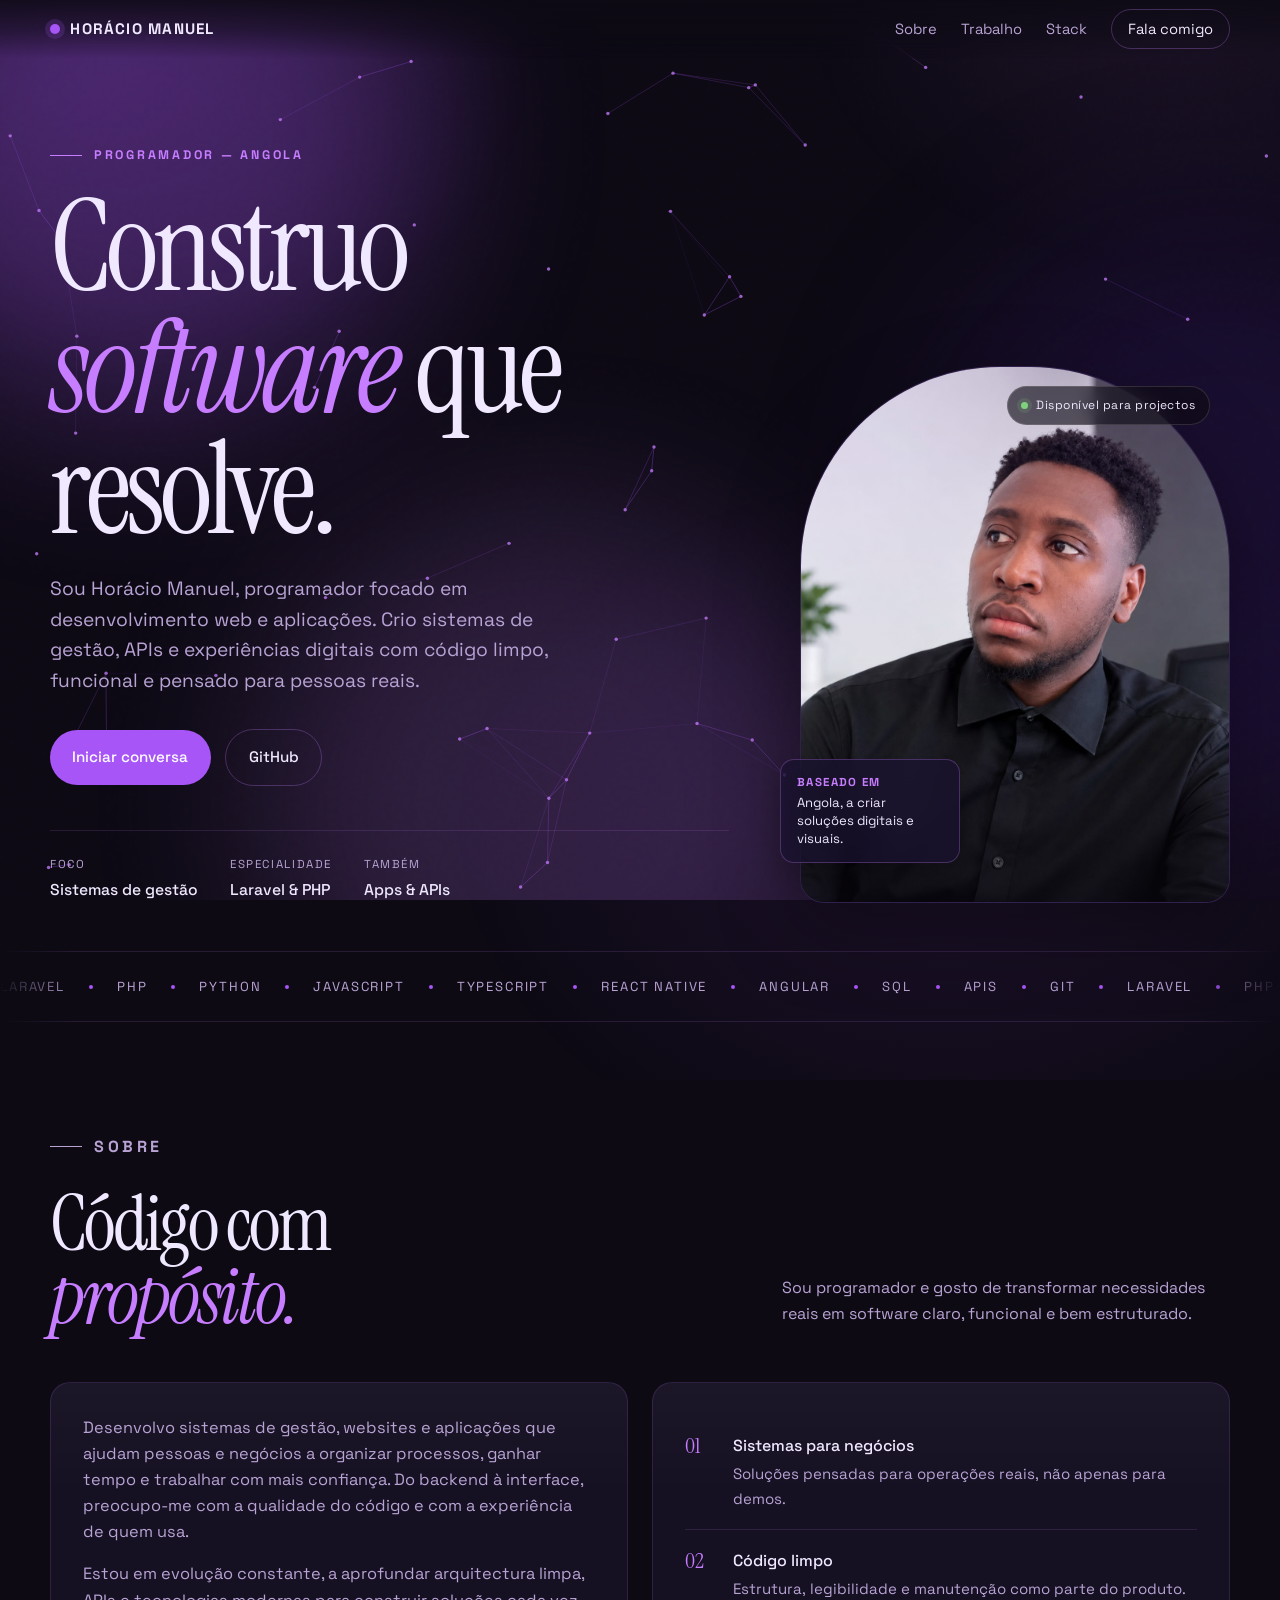
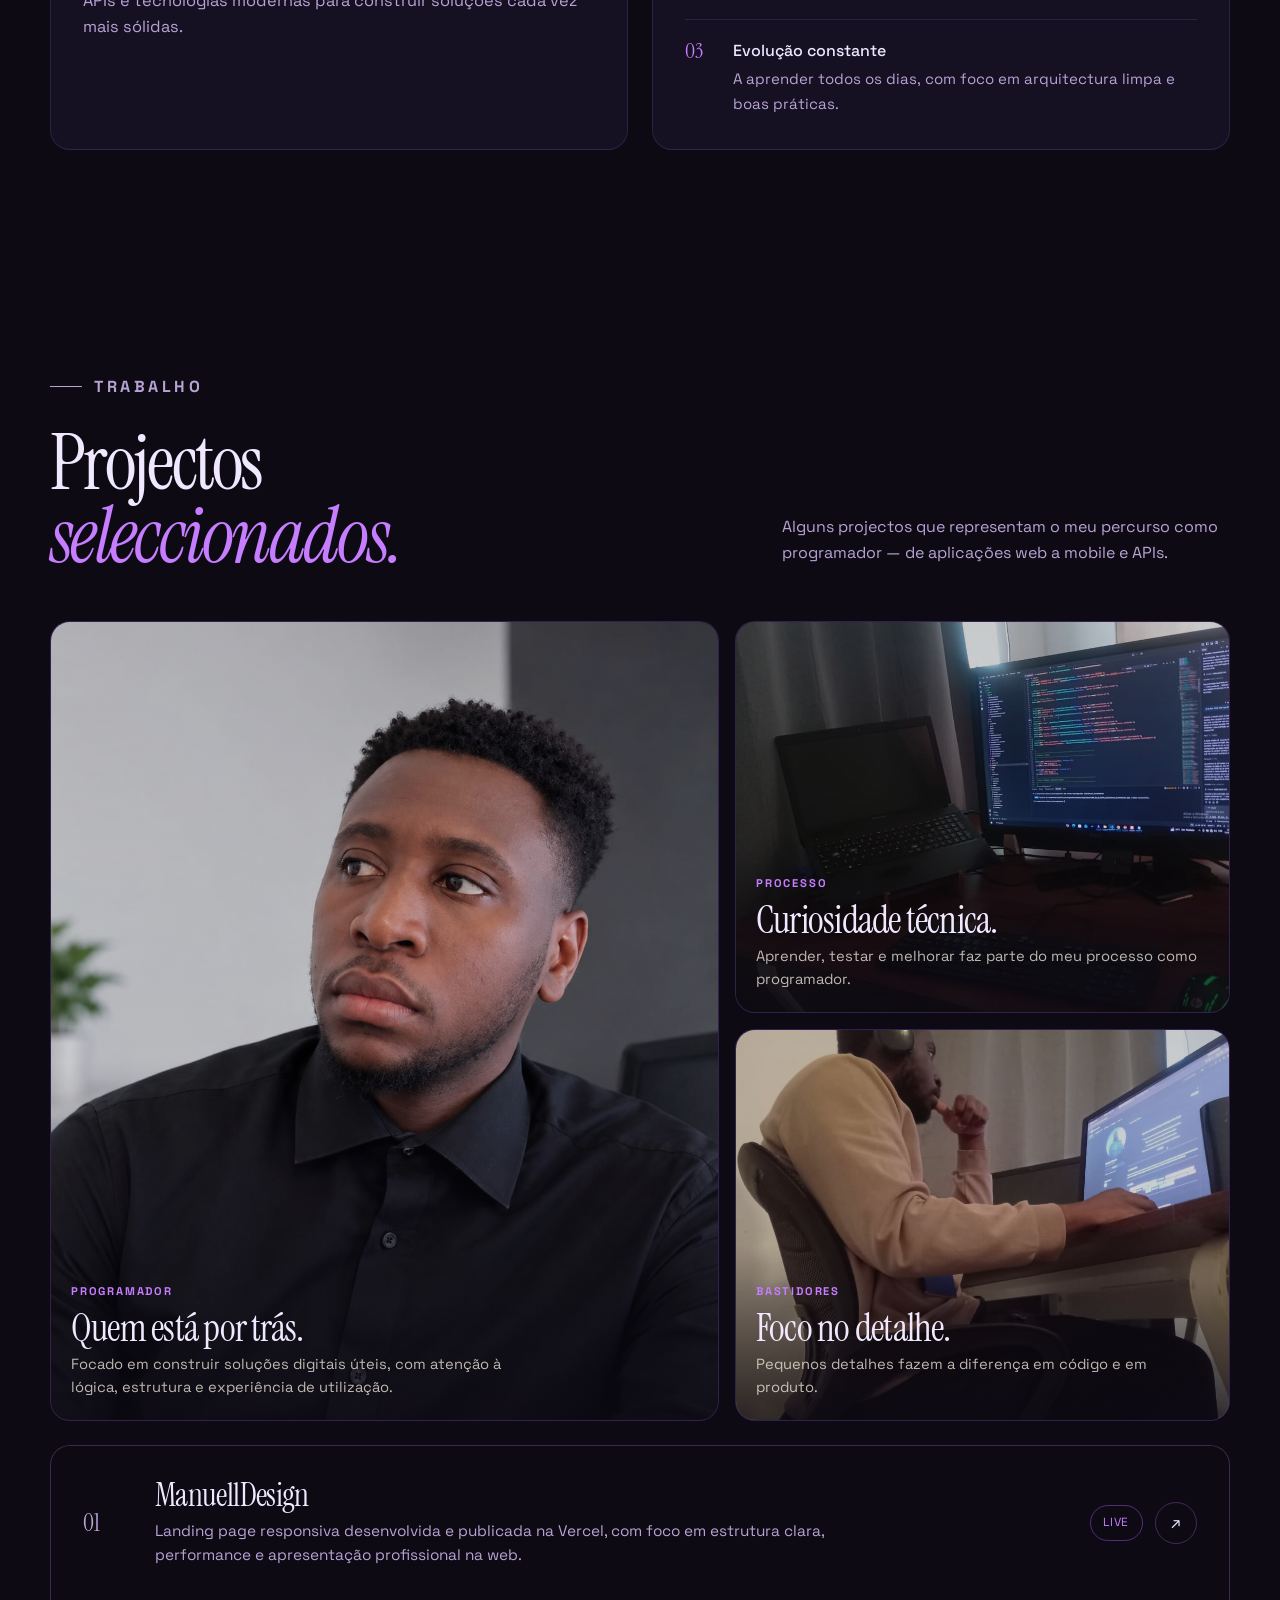
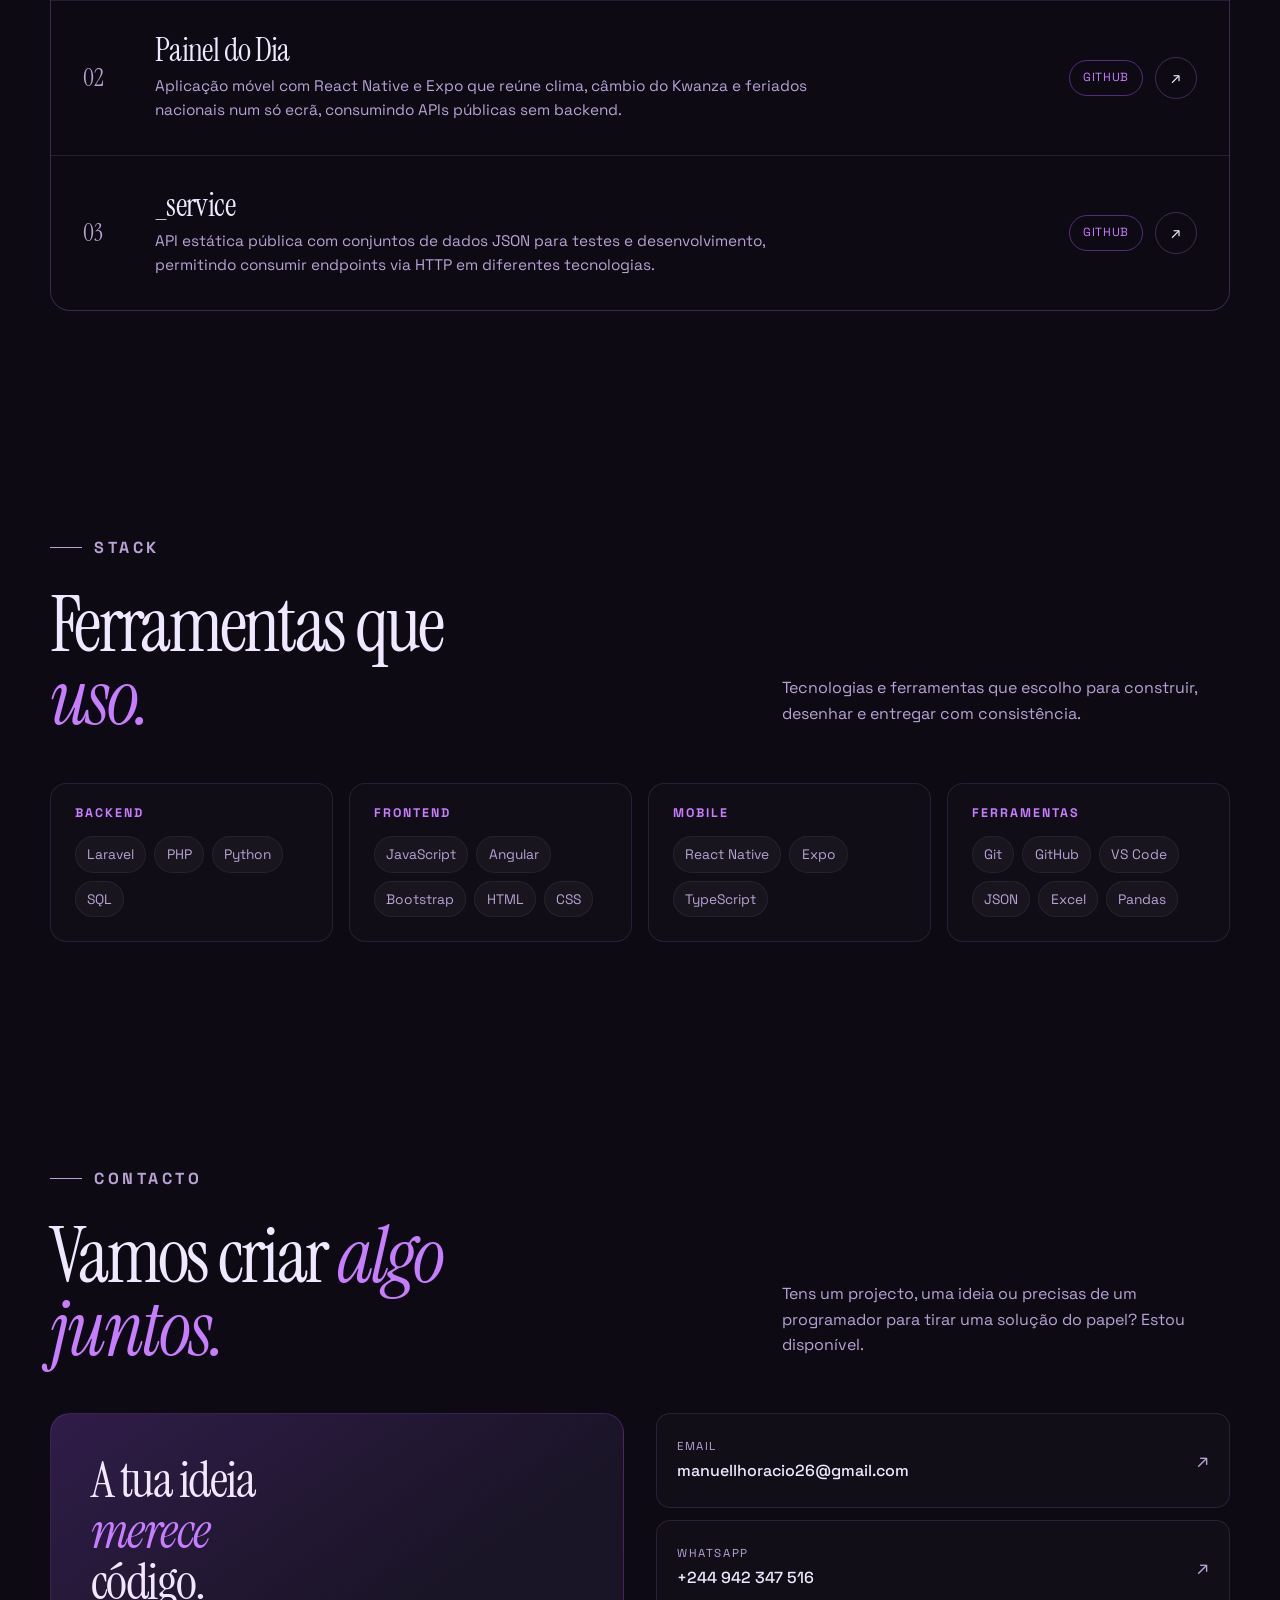
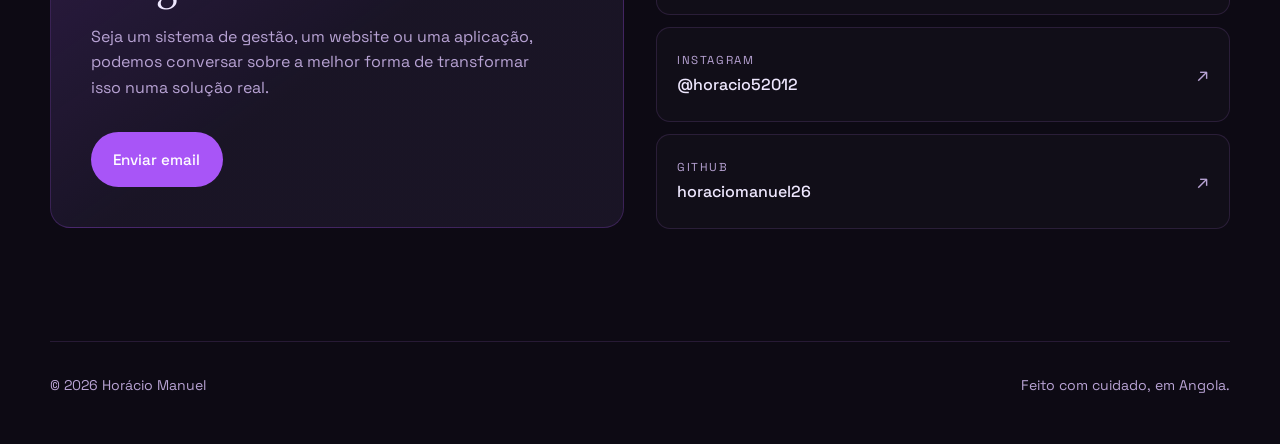
==== commit 3862f264: "configurando 2" ====
--- a/index.html
+++ b/index.html
@@ -4,6 +4,7 @@
 <head>
     <meta charset="UTF-8">
     <meta name="viewport" content="width=device-width, initial-scale=1">
+    <meta name="google-site-verification" content="ptzRAOr8VSvcufLp_59ybttmjTw2lv_iD44QjF7QVHk" />
     <title>Horácio Manuel — Programador</title>
     <meta name="description"
         content="Portfólio de Horácio Manuel, programador em Angola. Desenvolvimento web, sistemas de gestão, Laravel, PHP, JavaScript e aplicações mobile.">
